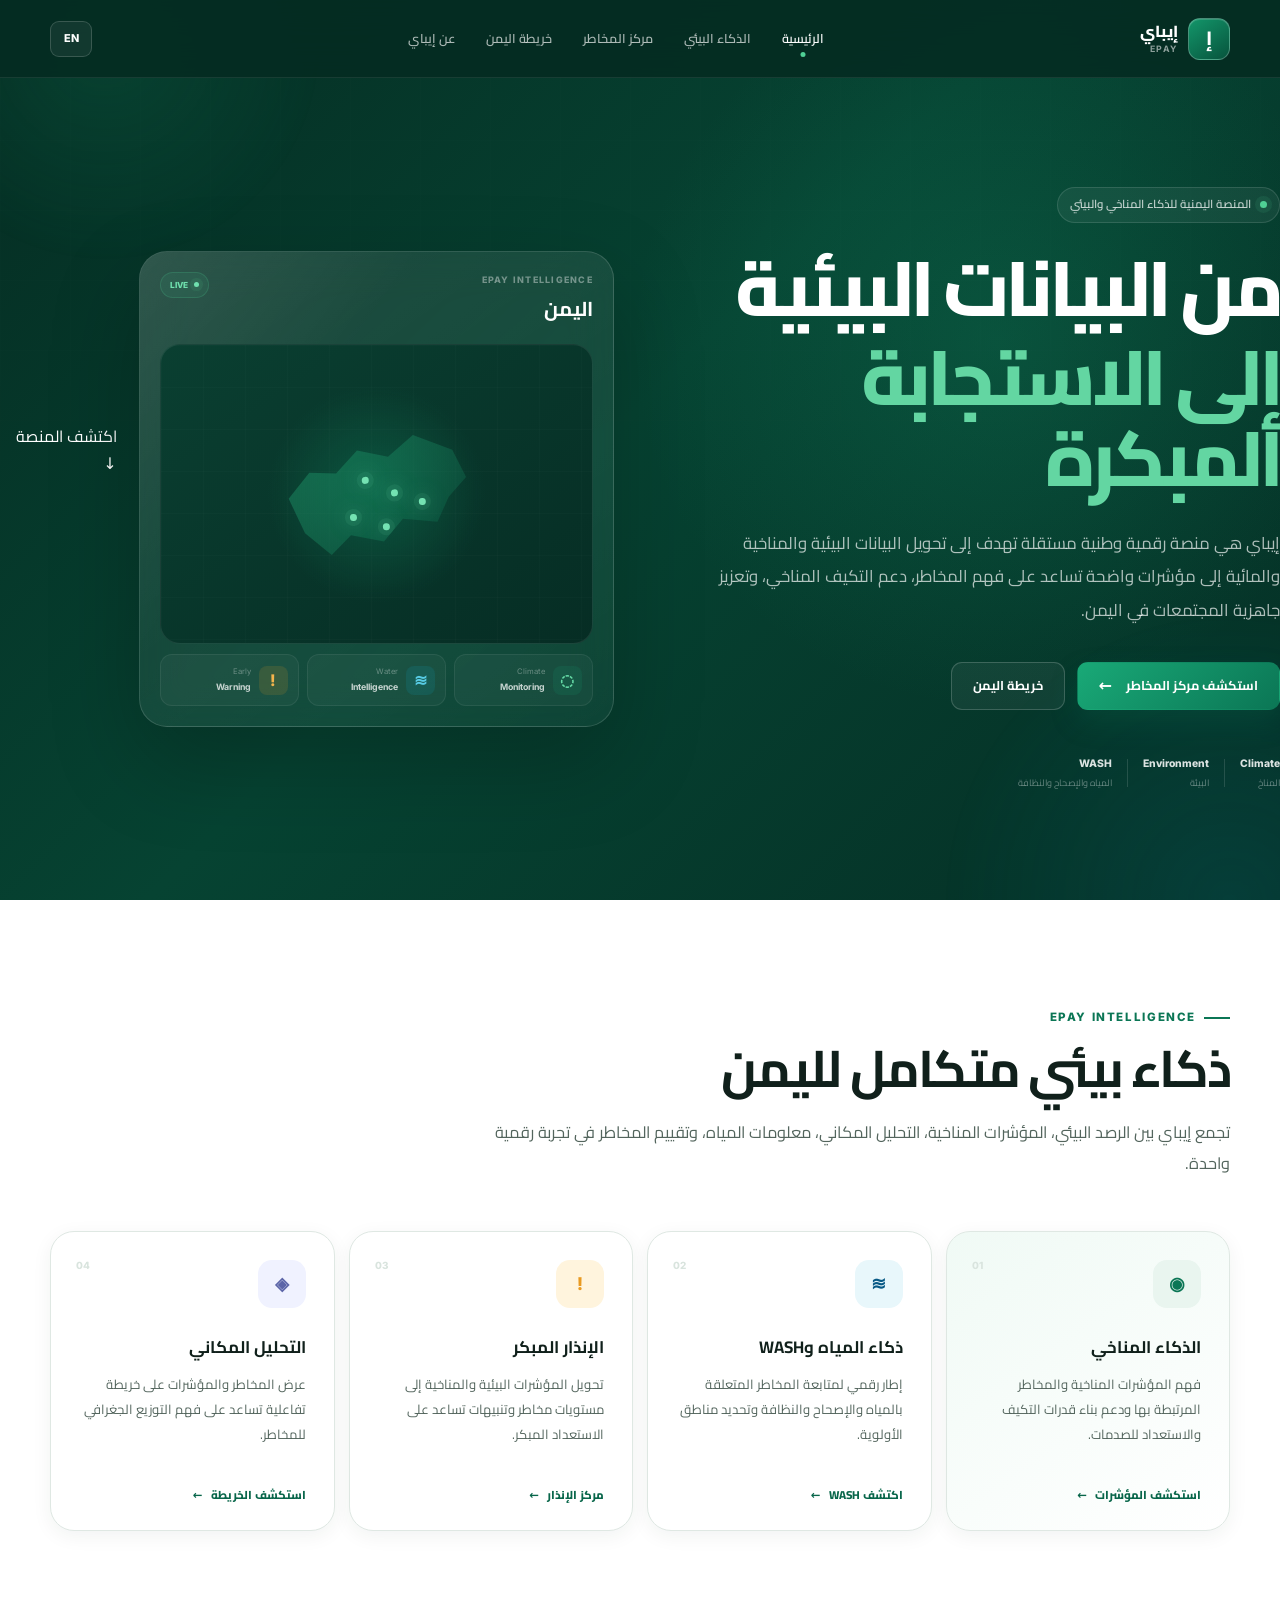
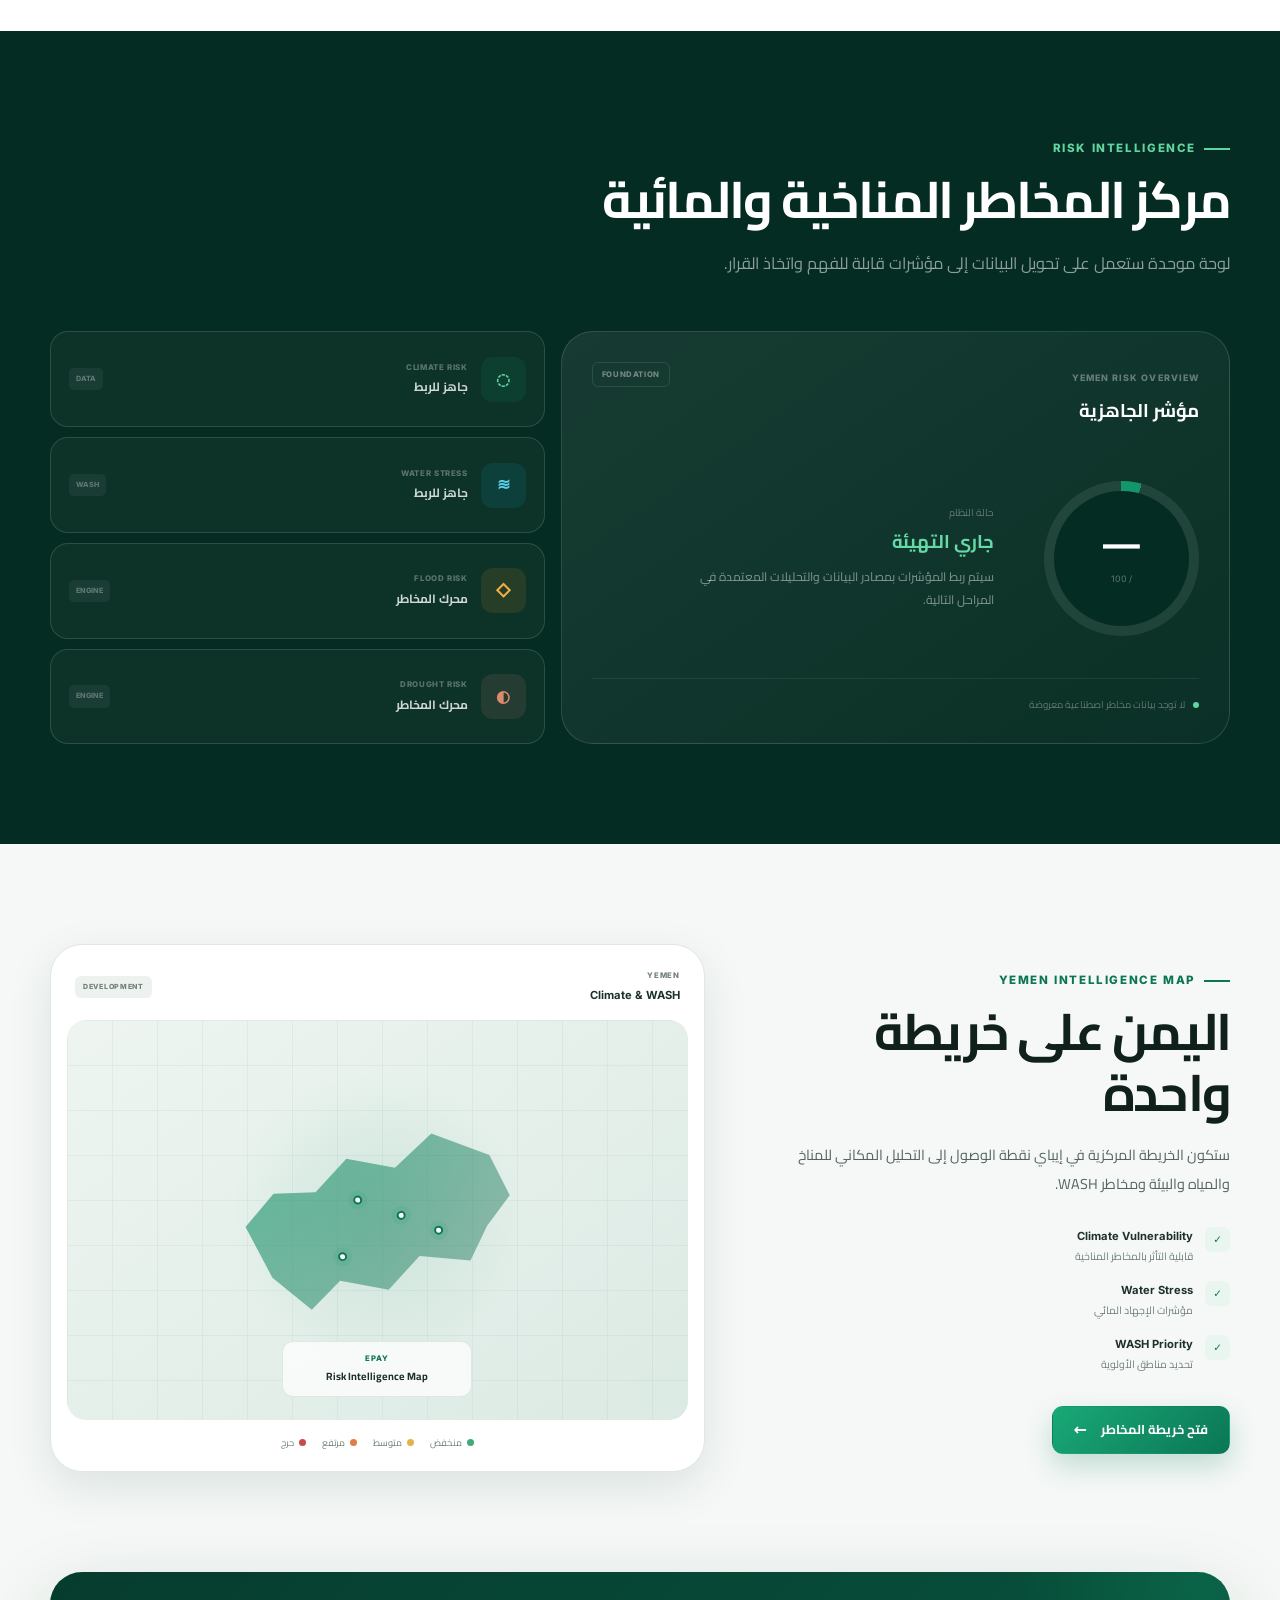
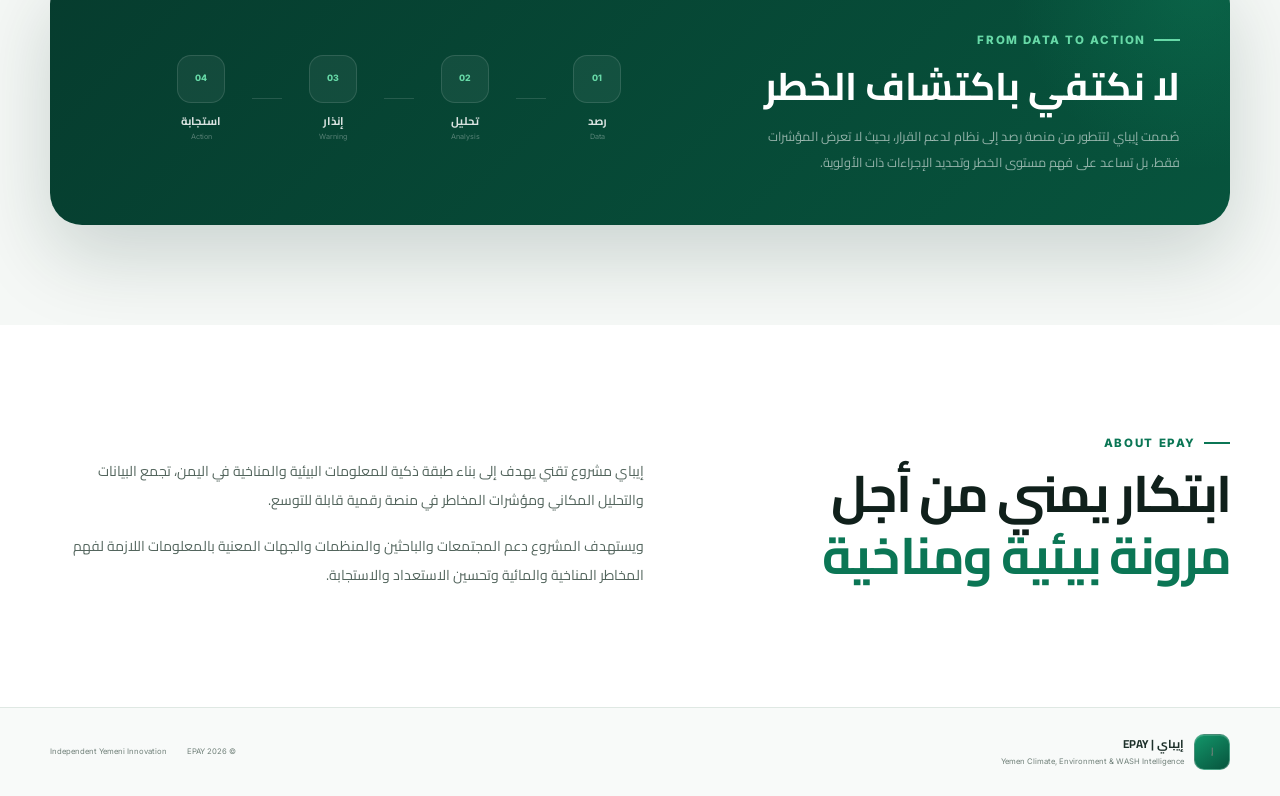
==== index.html @ 26436382 "Update index.html" ====
<!DOCTYPE html>
<html lang="ar" dir="rtl">
<head>
    <meta charset="UTF-8">

    <meta name="viewport"
          content="width=device-width, initial-scale=1.0, viewport-fit=cover">

    <meta name="theme-color" content="#0b5d45">

    <meta name="description"
          content="EPAY - Yemen Climate, Environment & WASH Intelligence Platform">

    <meta name="author" content="EPAY">

    <title>إيباي | EPAY — ذكاء المناخ والبيئة والمياه في اليمن</title>

    <!-- Google Fonts -->
    <link rel="preconnect" href="https://fonts.googleapis.com">
    <link rel="preconnect" href="https://fonts.gstatic.com" crossorigin>

    <link href="https://fonts.googleapis.com/css2?family=Cairo:wght@400;500;600;700;800&family=Inter:wght@400;500;600;700;800&display=swap"
          rel="stylesheet">

    <!-- Main stylesheet -->
    <link rel="stylesheet" href="css/style.css">
</head>

<body>

    <!-- =========================================================
         ACCESSIBILITY / LOADING
    ========================================================== -->

    <div id="pageLoader" class="page-loader" aria-hidden="true">
        <div class="loader-logo">EPAY</div>
        <div class="loader-line"></div>
        <span>جاري تحميل المنصة...</span>
    </div>


    <!-- =========================================================
         HEADER
    ========================================================== -->

    <header class="site-header" id="siteHeader">

        <div class="container header-inner">

            <a href="#home"
               class="brand"
               aria-label="EPAY - الصفحة الرئيسية">

                <div class="brand-mark">
                    <span>إ</span>
                </div>

                <div class="brand-text">
                    <strong>إيباي</strong>
                    <span>EPAY</span>
                </div>

            </a>


            <nav class="main-nav"
                 id="mainNav"
                 aria-label="التنقل الرئيسي">

                <a href="#home" class="nav-link active">
                    الرئيسية
                </a>

                <a href="#intelligence" class="nav-link">
                    الذكاء البيئي
                </a>

                <a href="#risk-center" class="nav-link">
                    مركز المخاطر
                </a>

                <a href="#map-preview" class="nav-link">
                    خريطة اليمن
                </a>

                <a href="#about" class="nav-link">
                    عن إيباي
                </a>

            </nav>


            <div class="header-actions">

                <button
                    class="language-button"
                    id="languageToggle"
                    type="button"
                    aria-label="تغيير اللغة">

                    <span id="languageLabel">EN</span>

                </button>


                <button
                    class="menu-button"
                    id="menuToggle"
                    type="button"
                    aria-label="فتح القائمة"
                    aria-expanded="false">

                    <span></span>
                    <span></span>
                    <span></span>

                </button>

            </div>

        </div>

    </header>


    <main id="mainContent">


        <!-- =====================================================
             HERO
        ====================================================== -->

        <section class="hero-section" id="home">

            <div class="hero-background">

                <div class="hero-orb hero-orb-one"></div>
                <div class="hero-orb hero-orb-two"></div>

                <div class="hero-grid"></div>

            </div>


            <div class="container hero-container">

                <div class="hero-content">

                    <div class="eyebrow">

                        <span class="status-dot"></span>

                        <span>
                            المنصة اليمنية للذكاء المناخي والبيئي
                        </span>

                    </div>


                    <h1>

                        من البيانات البيئية

                        <span>
                            إلى الاستجابة المبكرة
                        </span>

                    </h1>


                    <p class="hero-description">

                        إيباي هي منصة رقمية وطنية مستقلة تهدف إلى تحويل
                        البيانات البيئية والمناخية والمائية إلى مؤشرات
                        واضحة تساعد على فهم المخاطر، دعم التكيف المناخي،
                        وتعزيز جاهزية المجتمعات في اليمن.

                    </p>


                    <div class="hero-actions">

                        <a href="#risk-center"
                           class="button button-primary">

                            <span>استكشف مركز المخاطر</span>

                            <span class="button-arrow">←</span>

                        </a>


                        <a href="#map-preview"
                           class="button button-secondary">

                            <span>خريطة اليمن</span>

                        </a>

                    </div>


                    <div class="hero-trust">

                        <div class="trust-item">

                            <strong>Climate</strong>
                            <span>المناخ</span>

                        </div>

                        <div class="trust-divider"></div>

                        <div class="trust-item">

                            <strong>Environment</strong>
                            <span>البيئة</span>

                        </div>

                        <div class="trust-divider"></div>

                        <div class="trust-item">

                            <strong>WASH</strong>
                            <span>المياه والإصحاح والنظافة</span>

                        </div>

                    </div>

                </div>


                <!-- HERO VISUAL -->

                <div class="hero-visual">

                    <div class="intelligence-card">

                        <div class="card-top">

                            <div>

                                <span class="small-label">
                                    EPAY INTELLIGENCE
                                </span>

                                <h2>
                                    اليمن
                                </h2>

                            </div>

                            <div class="live-badge">

                                <span></span>
                                LIVE

                            </div>

                        </div>


                        <div class="mini-map">

                            <div class="map-glow"></div>

                            <div class="yemen-shape">

                                <span class="map-point point-one"></span>
                                <span class="map-point point-two"></span>
                                <span class="map-point point-three"></span>
                                <span class="map-point point-four"></span>
                                <span class="map-point point-five"></span>

                            </div>

                        </div>


                        <div class="mini-metrics">

                            <div class="mini-metric">

                                <span class="metric-icon climate-icon">
                                    ◌
                                </span>

                                <div>
                                    <small>Climate</small>
                                    <strong>Monitoring</strong>
                                </div>

                            </div>


                            <div class="mini-metric">

                                <span class="metric-icon water-icon">
                                    ≋
                                </span>

                                <div>
                                    <small>Water</small>
                                    <strong>Intelligence</strong>
                                </div>

                            </div>


                            <div class="mini-metric">

                                <span class="metric-icon warning-icon">
                                    !
                                </span>

                                <div>
                                    <small>Early</small>
                                    <strong>Warning</strong>
                                </div>

                            </div>

                        </div>

                    </div>

                </div>

            </div>


            <div class="scroll-indicator">

                <span>اكتشف المنصة</span>

                <span class="scroll-arrow">↓</span>

            </div>

        </section>


        <!-- =====================================================
             PLATFORM INTRO
        ====================================================== -->

        <section class="section section-intro"
                 id="intelligence">

            <div class="container">

                <div class="section-heading">

                    <div class="section-kicker">
                        EPAY INTELLIGENCE
                    </div>

                    <h2>
                        ذكاء بيئي متكامل لليمن
                    </h2>

                    <p>
                        تجمع إيباي بين الرصد البيئي، المؤشرات المناخية،
                        التحليل المكاني، معلومات المياه، وتقييم المخاطر
                        في تجربة رقمية واحدة.
                    </p>

                </div>


                <div class="feature-grid">


                    <article class="feature-card feature-card-main">

                        <div class="feature-icon">
                            ◉
                        </div>

                        <span class="feature-number">
                            01
                        </span>

                        <h3>
                            الذكاء المناخي
                        </h3>

                        <p>
                            فهم المؤشرات المناخية والمخاطر المرتبطة بها
                            ودعم بناء قدرات التكيف والاستعداد للصدمات.
                        </p>

                        <a href="#risk-center"
                           class="feature-link">
                            استكشف المؤشرات
                            <span>←</span>
                        </a>

                    </article>


                    <article class="feature-card">

                        <div class="feature-icon water-feature">
                            ≋
                        </div>

                        <span class="feature-number">
                            02
                        </span>

                        <h3>
                            ذكاء المياه وWASH
                        </h3>

                        <p>
                            إطار رقمي لمتابعة المخاطر المتعلقة بالمياه
                            والإصحاح والنظافة وتحديد مناطق الأولوية.
                        </p>

                        <a href="#risk-center"
                           class="feature-link">
                            اكتشف WASH
                            <span>←</span>
                        </a>

                    </article>


                    <article class="feature-card">

                        <div class="feature-icon warning-feature">
                            !
                        </div>

                        <span class="feature-number">
                            03
                        </span>

                        <h3>
                            الإنذار المبكر
                        </h3>

                        <p>
                            تحويل المؤشرات البيئية والمناخية إلى مستويات
                            مخاطر وتنبيهات تساعد على الاستعداد المبكر.
                        </p>

                        <a href="#risk-center"
                           class="feature-link">
                            مركز الإنذار
                            <span>←</span>
                        </a>

                    </article>


                    <article class="feature-card">

                        <div class="feature-icon map-feature">
                            ◈
                        </div>

                        <span class="feature-number">
                            04
                        </span>

                        <h3>
                            التحليل المكاني
                        </h3>

                        <p>
                            عرض المخاطر والمؤشرات على خريطة تفاعلية
                            تساعد على فهم التوزيع الجغرافي للمخاطر.
                        </p>

                        <a href="#map-preview"
                           class="feature-link">
                            استكشف الخريطة
                            <span>←</span>
                        </a>

                    </article>

                </div>

            </div>

        </section>


        <!-- =====================================================
             RISK CENTER
        ====================================================== -->

        <section class="section risk-section"
                 id="risk-center">

            <div class="container">

                <div class="section-heading heading-light">

                    <div class="section-kicker">
                        RISK INTELLIGENCE
                    </div>

                    <h2>
                        مركز المخاطر المناخية والمائية
                    </h2>

                    <p>
                        لوحة موحدة ستعمل على تحويل البيانات إلى مؤشرات
                        قابلة للفهم واتخاذ القرار.
                    </p>

                </div>


                <div class="risk-dashboard">


                    <div class="risk-overview-card">

                        <div class="risk-card-header">

                            <div>

                                <span>
                                    YEMEN RISK OVERVIEW
                                </span>

                                <h3>
                                    مؤشر الجاهزية
                                </h3>

                            </div>

                            <div class="prototype-label">
                                FOUNDATION
                            </div>

                        </div>


                        <div class="risk-score-area">

                            <div class="risk-ring">

                                <div class="risk-ring-inner">

                                    <strong id="readinessScore">
                                        —
                                    </strong>

                                    <span>
                                        / 100
                                    </span>

                                </div>

                            </div>


                            <div class="risk-summary">

                                <span class="risk-status-label">
                                    حالة النظام
                                </span>

                                <strong id="systemStatus">
                                    جاري التهيئة
                                </strong>

                                <p id="systemDescription">
                                    سيتم ربط المؤشرات بمصادر البيانات
                                    والتحليلات المعتمدة في المراحل التالية.
                                </p>

                            </div>

                        </div>


                        <div class="data-integrity">

                            <span class="integrity-dot"></span>

                            <span>
                                لا توجد بيانات مخاطر اصطناعية معروضة
                            </span>

                        </div>

                    </div>


                    <div class="indicator-stack">


                        <div class="indicator-card">

                            <div class="indicator-icon climate">
                                ◌
                            </div>

                            <div class="indicator-info">

                                <span>
                                    CLIMATE RISK
                                </span>

                                <strong>
                                    جاهز للربط
                                </strong>

                            </div>

                            <div class="indicator-state">
                                DATA
                            </div>

                        </div>


                        <div class="indicator-card">

                            <div class="indicator-icon water">
                                ≋
                            </div>

                            <div class="indicator-info">

                                <span>
                                    WATER STRESS
                                </span>

                                <strong>
                                    جاهز للربط
                                </strong>

                            </div>

                            <div class="indicator-state">
                                WASH
                            </div>

                        </div>


                        <div class="indicator-card">

                            <div class="indicator-icon flood">
                                ◇
                            </div>

                            <div class="indicator-info">

                                <span>
                                    FLOOD RISK
                                </span>

                                <strong>
                                    محرك المخاطر
                                </strong>

                            </div>

                            <div class="indicator-state">
                                ENGINE
                            </div>

                        </div>


                        <div class="indicator-card">

                            <div class="indicator-icon drought">
                                ◐
                            </div>

                            <div class="indicator-info">

                                <span>
                                    DROUGHT RISK
                                </span>

                                <strong>
                                    محرك المخاطر
                                </strong>

                            </div>

                            <div class="indicator-state">
                                ENGINE
                            </div>

                        </div>


                    </div>

                </div>

            </div>

        </section>


        <!-- =====================================================
             MAP PREVIEW
        ====================================================== -->

        <section class="section map-section"
                 id="map-preview">

            <div class="container">

                <div class="map-layout">


                    <div class="map-content">

                        <div class="section-kicker">
                            YEMEN INTELLIGENCE MAP
                        </div>

                        <h2>
                            اليمن على خريطة واحدة
                        </h2>

                        <p>
                            ستكون الخريطة المركزية في إيباي نقطة الوصول
                            إلى التحليل المكاني للمناخ والمياه والبيئة
                            ومخاطر WASH.
                        </p>


                        <div class="map-features">

                            <div class="map-feature-item">

                                <span class="map-feature-check">
                                    ✓
                                </span>

                                <div>
                                    <strong>
                                        Climate Vulnerability
                                    </strong>

                                    <span>
                                        قابلية التأثر بالمخاطر المناخية
                                    </span>
                                </div>

                            </div>


                            <div class="map-feature-item">

                                <span class="map-feature-check">
                                    ✓
                                </span>

                                <div>
                                    <strong>
                                        Water Stress
                                    </strong>

                                    <span>
                                        مؤشرات الإجهاد المائي
                                    </span>
                                </div>

                            </div>


                            <div class="map-feature-item">

                                <span class="map-feature-check">
                                    ✓
                                </span>

                                <div>
                                    <strong>
                                        WASH Priority
                                    </strong>

                                    <span>
                                        تحديد مناطق الأولوية
                                    </span>
                                </div>

                            </div>

                        </div>


                        <button
                            type="button"
                            class="button button-primary"
                            id="mapComingSoon">

                            فتح خريطة المخاطر

                            <span class="button-arrow">
                                ←
                            </span>

                        </button>

                    </div>


                    <div class="map-preview-card">

                        <div class="map-card-header">

                            <div>

                                <span>
                                    YEMEN
                                </span>

                                <strong>
                                    Climate & WASH
                                </strong>

                            </div>

                            <span class="map-status">
                                DEVELOPMENT
                            </span>

                        </div>


                        <div class="map-placeholder">

                            <div class="map-lines"></div>

                            <div class="map-yemen">

                                <span class="map-location l1"></span>
                                <span class="map-location l2"></span>
                                <span class="map-location l3"></span>
                                <span class="map-location l4"></span>

                            </div>

                            <div class="map-coming-label">
                                <span>EPAY</span>
                                <strong>
                                    Risk Intelligence Map
                                </strong>
                            </div>

                        </div>


                        <div class="map-legend">

                            <div>
                                <span class="legend-dot low"></span>
                                منخفض
                            </div>

                            <div>
                                <span class="legend-dot medium"></span>
                                متوسط
                            </div>

                            <div>
                                <span class="legend-dot high"></span>
                                مرتفع
                            </div>

                            <div>
                                <span class="legend-dot critical"></span>
                                حرج
                            </div>

                        </div>

                    </div>

                </div>

            </div>

        </section>


        <!-- =====================================================
             EARLY ACTION
        ====================================================== -->

        <section class="section action-section">

            <div class="container">

                <div class="action-panel">

                    <div class="action-content">

                        <div class="section-kicker">
                            FROM DATA TO ACTION
                        </div>

                        <h2>
                            لا نكتفي باكتشاف الخطر
                        </h2>

                        <p>
                            صُممت إيباي لتتطور من منصة رصد إلى نظام
                            لدعم القرار، بحيث لا تعرض المؤشرات فقط،
                            بل تساعد على فهم مستوى الخطر وتحديد
                            الإجراءات ذات الأولوية.
                        </p>

                    </div>


                    <div class="action-flow">

                        <div class="flow-step">

                            <span>01</span>
                            <strong>رصد</strong>
                            <small>Data</small>

                        </div>

                        <div class="flow-line"></div>

                        <div class="flow-step">

                            <span>02</span>
                            <strong>تحليل</strong>
                            <small>Analysis</small>

                        </div>

                        <div class="flow-line"></div>

                        <div class="flow-step">

                            <span>03</span>
                            <strong>إنذار</strong>
                            <small>Warning</small>

                        </div>

                        <div class="flow-line"></div>

                        <div class="flow-step">

                            <span>04</span>
                            <strong>استجابة</strong>
                            <small>Action</small>

                        </div>

                    </div>

                </div>

            </div>

        </section>


        <!-- =====================================================
             ABOUT
        ====================================================== -->

        <section class="section about-section"
                 id="about">

            <div class="container">

                <div class="about-grid">

                    <div>

                        <div class="section-kicker">
                            ABOUT EPAY
                        </div>

                        <h2>
                            ابتكار يمني من أجل
                            <span>مرونة بيئية ومناخية</span>
                        </h2>

                    </div>


                    <div>

                        <p>
                            إيباي مشروع تقني يهدف إلى بناء طبقة ذكية
                            للمعلومات البيئية والمناخية في اليمن،
                            تجمع البيانات والتحليل المكاني ومؤشرات
                            المخاطر في منصة رقمية قابلة للتوسع.
                        </p>

                        <p>
                            ويستهدف المشروع دعم المجتمعات والباحثين
                            والمنظمات والجهات المعنية بالمعلومات
                            اللازمة لفهم المخاطر المناخية والمائية
                            وتحسين الاستعداد والاستجابة.
                        </p>

                    </div>

                </div>

            </div>

        </section>


    </main>


    <!-- =========================================================
         FOOTER
    ========================================================== -->

    <footer class="site-footer">

        <div class="container footer-inner">

            <div class="footer-brand">

                <div class="brand-mark">
                    <span>إ</span>
                </div>

                <div>

                    <strong>
                        إيباي | EPAY
                    </strong>

                    <span>
                        Yemen Climate, Environment & WASH Intelligence
                    </span>

                </div>

            </div>


            <div class="footer-meta">

                <span>
                    © <span id="currentYear"></span> EPAY
                </span>

                <span>
                    Independent Yemeni Innovation
                </span>

            </div>

        </div>

    </footer>


    <!-- Main JavaScript -->
    <script src="js/governorate-data.js"></script>
<script src="js/live-data.js"></script>
<script src="js/weather-provider.js"></script>
<script src="js/app.js"></script>
 

</body>
                  </html>
---- css/style.css ----
/* =========================================================
   EPAY — YEMEN CLIMATE, ENVIRONMENT & WASH INTELLIGENCE
   Core Design System
========================================================= */

:root {

    --green-950: #052c22;
    --green-900: #063c2e;
    --green-800: #07543d;
    --green-700: #08664a;
    --green-600: #0b7655;
    --green-500: #13966a;

    --green-soft: #e9f5ef;

    --water-700: #075985;
    --water-500: #0ea5c6;
    --water-soft: #e8f7fb;

    --ink-950: #10201b;
    --ink-800: #1d302a;
    --ink-700: #344840;
    --ink-600: #53655d;
    --ink-500: #71817a;

    --surface: #ffffff;
    --surface-soft: #f5f8f6;
    --surface-muted: #edf2ef;

    --border: #dfe8e3;
    --border-dark: rgba(255,255,255,.13);

    --warning: #e99a21;
    --warning-soft: #fff4dd;

    --danger: #d94b4b;
    --danger-soft: #ffeded;

    --success: #15966a;

    --shadow-sm:
        0 5px 20px rgba(8, 50, 36, .06);

    --shadow-md:
        0 15px 45px rgba(8, 50, 36, .10);

    --shadow-lg:
        0 30px 80px rgba(5, 44, 34, .18);

    --radius-sm: 10px;
    --radius-md: 16px;
    --radius-lg: 24px;
    --radius-xl: 32px;

    --container: 1180px;

    --transition:
        180ms ease;

}


/* =========================================================
   RESET
========================================================= */

*,
*::before,
*::after {
    box-sizing: border-box;
}


html {
    scroll-behavior: smooth;
    scroll-padding-top: 84px;
}


body {

    margin: 0;

    min-width: 320px;

    background: var(--surface);

    color: var(--ink-950);

    font-family:
        "Cairo",
        system-ui,
        -apple-system,
        BlinkMacSystemFont,
        "Segoe UI",
        sans-serif;

    line-height: 1.7;

    -webkit-font-smoothing: antialiased;

}


body.menu-open {
    overflow: hidden;
}


img,
svg {
    display: block;
    max-width: 100%;
}


button,
input,
textarea,
select {
    font: inherit;
}


button,
a {
    -webkit-tap-highlight-color: transparent;
}


a {
    color: inherit;
    text-decoration: none;
}


button {
    cursor: pointer;
}


/* =========================================================
   UTILITIES
========================================================= */

.container {

    width: min(
        calc(100% - 40px),
        var(--container)
    );

    margin-inline: auto;

}


.section {

    position: relative;

    padding-block: 100px;

}


.section-heading {

    max-width: 760px;

    margin-bottom: 52px;

}


.section-heading h2,
.map-content h2,
.about-section h2 {

    margin: 10px 0 18px;

    color: var(--ink-950);

    font-size:
        clamp(2rem, 4vw, 3.25rem);

    line-height: 1.2;

    letter-spacing: -.035em;

}


.section-heading p {

    margin: 0;

    color: var(--ink-600);

    font-size: 1.02rem;

    line-height: 1.9;

}


.section-kicker {

    display: inline-flex;

    align-items: center;

    gap: 8px;

    color: var(--green-600);

    font-family: "Inter", sans-serif;

    font-size: .72rem;

    font-weight: 800;

    letter-spacing: .14em;

}


.section-kicker::before {

    content: "";

    width: 26px;

    height: 2px;

    background: currentColor;

}


/* =========================================================
   PAGE LOADER
========================================================= */

.page-loader {

    position: fixed;

    inset: 0;

    z-index: 9999;

    display: flex;

    flex-direction: column;

    align-items: center;

    justify-content: center;

    gap: 14px;

    background: var(--green-950);

    color: white;

    transition:
        opacity 400ms ease,
        visibility 400ms ease;

}


.page-loader.loaded {

    opacity: 0;

    visibility: hidden;

    pointer-events: none;

}


.loader-logo {

    font-family: "Inter", sans-serif;

    font-size: 2rem;

    font-weight: 800;

    letter-spacing: .12em;

}


.loader-line {

    width: 120px;

    height: 2px;

    overflow: hidden;

    background: rgba(255,255,255,.15);

}


.loader-line::after {

    content: "";

    display: block;

    width: 50%;

    height: 100%;

    background: #52c995;

    animation: loaderMove 900ms ease-in-out infinite alternate;

}


.page-loader span {

    color: rgba(255,255,255,.6);

    font-size: .78rem;

}


@keyframes loaderMove {

    from {
        transform: translateX(0);
    }

    to {
        transform: translateX(100%);
    }

}


/* =========================================================
   HEADER
========================================================= */

.site-header {

    position: fixed;

    inset:
        0 0 auto 0;

    z-index: 1000;

    height: 78px;

    background:
        rgba(5, 44, 34, .90);

    border-bottom:
        1px solid rgba(255,255,255,.08);

    backdrop-filter: blur(18px);

    -webkit-backdrop-filter: blur(18px);

    transition:
        background var(--transition),
        box-shadow var(--transition);

}


.site-header.scrolled {

    background:
        rgba(5, 44, 34, .97);

    box-shadow:
        0 10px 35px rgba(0,0,0,.12);

}


.header-inner {

    height: 100%;

    display: flex;

    align-items: center;

    justify-content: space-between;

    gap: 30px;

}


.brand {

    display: inline-flex;

    align-items: center;

    gap: 10px;

    flex-shrink: 0;

}


.brand-mark {

    width: 42px;

    height: 42px;

    display: grid;

    place-items: center;

    border:
        1px solid rgba(255,255,255,.25);

    border-radius: 12px;

    background:
        linear-gradient(
            145deg,
            #13966a,
            #07543d
        );

    color: white;

    font-size: 1.2rem;

    font-weight: 800;

    box-shadow:
        inset 0 1px 0 rgba(255,255,255,.15);

}


.brand-text {

    display: flex;

    flex-direction: column;

    line-height: 1.1;

}


.brand-text strong {

    color: white;

    font-size: 1rem;

    font-weight: 800;

}


.brand-text span {

    margin-top: 3px;

    color: rgba(255,255,255,.55);

    font-family: "Inter", sans-serif;

    font-size: .55rem;

    font-weight: 700;

    letter-spacing: .18em;

}


.main-nav {

    display: flex;

    align-items: center;

    gap: 5px;

}


.nav-link {

    position: relative;

    padding:
        9px 13px;

    color:
        rgba(255,255,255,.67);

    font-size: .79rem;

    font-weight: 600;

    transition:
        color var(--transition);

}


.nav-link:hover,
.nav-link.active {

    color: white;

}


.nav-link.active::after {

    content: "";

    position: absolute;

    right: 50%;

    bottom: 1px;

    width: 5px;

    height: 5px;

    border-radius: 50%;

    background: #4fd095;

    transform:
        translateX(50%);

}


.header-actions {

    display: flex;

    align-items: center;

    gap: 10px;

}


.language-button {

    min-width: 42px;

    height: 36px;

    padding: 0 10px;

    border:
        1px solid rgba(255,255,255,.16);

    border-radius: 9px;

    background:
        rgba(255,255,255,.06);

    color: white;

    font-family: "Inter", sans-serif;

    font-size: .68rem;

    font-weight: 800;

    transition:
        background var(--transition);

}


.language-button:hover {

    background:
        rgba(255,255,255,.12);

}


.menu-button {

    display: none;

    width: 40px;

    height: 40px;

    padding: 9px;

    border: 0;

    background: transparent;

}


.menu-button span {

    display: block;

    height: 2px;

    margin: 5px 0;

    border-radius: 2px;

    background: white;

    transition:
        transform var(--transition),
        opacity var(--transition);

}


/* =========================================================
   HERO
========================================================= */

.hero-section {

    position: relative;

    min-height:
        max(760px, 100svh);

    overflow: hidden;

    display: flex;

    align-items: center;

    background:
        radial-gradient(
            circle at 78% 38%,
            rgba(20,150,106,.24),
            transparent 32%
        ),
        linear-gradient(
            135deg,
            #052c22 0%,
            #064332 48%,
            #052f25 100%
        );

    color: white;

}


.hero-background {

    position: absolute;

    inset: 0;

    pointer-events: none;

}


.hero-grid {

    position: absolute;

    inset: 0;

    opacity: .11;

    background-image:
        linear-gradient(
            rgba(255,255,255,.08) 1px,
            transparent 1px
        ),
        linear-gradient(
            90deg,
            rgba(255,255,255,.08) 1px,
            transparent 1px
        );

    background-size:
        70px 70px;

    mask-image:
        linear-gradient(
            to bottom,
            black,
            transparent 90%
        );

}


.hero-orb {

    position: absolute;

    border-radius: 50%;

    filter: blur(2px);

}


.hero-orb-one {

    width: 450px;

    height: 450px;

    top: -180px;

    left: -120px;

    background:
        radial-gradient(
            circle,
            rgba(19,150,106,.18),
            transparent 68%
        );

}


.hero-orb-two {

    width: 600px;

    height: 600px;

    right: -250px;

    bottom: -300px;

    background:
        radial-gradient(
            circle,
            rgba(14,165,198,.12),
            transparent 68%
        );

}


.hero-container {

    position: relative;

    z-index: 2;

    width: min(
        calc(100% - 40px),
        var(--container)
    );

    margin-inline: auto;

    padding-top: 78px;

    display: grid;

    grid-template-columns:
        minmax(0, 1.05fr)
        minmax(380px, .95fr);

    align-items: center;

    gap: 70px;

}


.hero-content {

    max-width: 680px;

}


.eyebrow {

    display: inline-flex;

    align-items: center;

    gap: 9px;

    margin-bottom: 25px;

    padding:
        7px 12px;

    border:
        1px solid rgba(255,255,255,.12);

    border-radius: 999px;

    background:
        rgba(255,255,255,.055);

    color:
        rgba(255,255,255,.76);

    font-size: .72rem;

    font-weight: 600;

}


.status-dot {

    width: 7px;

    height: 7px;

    border-radius: 50%;

    background: #4fd095;

    box-shadow:
        0 0 0 5px rgba(79,208,149,.10);

}


.hero-content h1 {

    max-width: 720px;

    margin: 0;

    color: white;

    font-size:
        clamp(2.8rem, 6vw, 5.35rem);

    font-weight: 800;

    line-height: 1.06;

    letter-spacing: -.055em;

}


.hero-content h1 span {

    display: block;

    margin-top: 8px;

    color: #63d6a2;

}


.hero-description {

    max-width: 630px;

    margin:
        27px 0 0;

    color:
        rgba(255,255,255,.68);

    font-size:
        clamp(.95rem, 1.4vw, 1.05rem);

    line-height: 2;

}


.hero-actions {

    display: flex;

    flex-wrap: wrap;

    gap: 12px;

    margin-top: 34px;

}


.button {

    min-height: 48px;

    display: inline-flex;

    align-items: center;

    justify-content: center;

    gap: 14px;

    padding:
        0 21px;

    border:
        1px solid transparent;

    border-radius: 11px;

    font-size: .8rem;

    font-weight: 700;

    transition:
        transform var(--transition),
        background var(--transition),
        border-color var(--transition),
        box-shadow var(--transition);

}


.button:hover {

    transform: translateY(-2px);

}


.button-primary {

    background:
        linear-gradient(
            135deg,
            #19a977,
            #0b7655
        );

    color: white;

    box-shadow:
        0 12px 28px rgba(9,118,85,.22);

}


.button-primary:hover {

    box-shadow:
        0 16px 35px rgba(9,118,85,.30);

}


.button-secondary {

    border-color:
        rgba(255,255,255,.18);

    background:
        rgba(255,255,255,.055);

    color: white;

}


.button-secondary:hover {

    background:
        rgba(255,255,255,.10);

}


.button-arrow {

    font-size: 1rem;

}


.hero-trust {

    display: flex;

    align-items: center;

    gap: 15px;

    margin-top: 45px;

}


.trust-item {

    display: flex;

    flex-direction: column;

}


.trust-item strong {

    color: rgba(255,255,255,.86);

    font-family: "Inter", sans-serif;

    font-size: .65rem;

    font-weight: 800;

}


.trust-item span {

    margin-top: 3px;

    color: rgba(255,255,255,.40);

    font-size: .57rem;

}


.trust-divider {

    width: 1px;

    height: 28px;

    background:
        rgba(255,255,255,.13);

}


/* =========================================================
   HERO VISUAL
========================================================= */

.hero-visual {

    display: flex;

    justify-content: center;

}


.intelligence-card {

    position: relative;

    width: min(100%, 475px);

    padding: 20px;

    overflow: hidden;

    border:
        1px solid rgba(255,255,255,.14);

    border-radius:
        28px;

    background:
        linear-gradient(
            145deg,
            rgba(255,255,255,.10),
            rgba(255,255,255,.035)
        );

    box-shadow:
        0 35px 90px rgba(0,0,0,.22);

    backdrop-filter:
        blur(20px);

    -webkit-backdrop-filter:
        blur(20px);

}


.intelligence-card::before {

    content: "";

    position: absolute;

    inset: 0;

    pointer-events: none;

    background:
        linear-gradient(
            125deg,
            rgba(255,255,255,.08),
            transparent 35%
        );

}


.card-top {

    position: relative;

    z-index: 2;

    display: flex;

    align-items: flex-start;

    justify-content: space-between;

}


.small-label {

    display: block;

    color:
        rgba(255,255,255,.40);

    font-family: "Inter", sans-serif;

    font-size: .56rem;

    font-weight: 800;

    letter-spacing: .14em;

}


.card-top h2 {

    margin: 5px 0 0;

    color: white;

    font-size: 1.25rem;

}


.live-badge {

    display: inline-flex;

    align-items: center;

    gap: 6px;

    padding:
        5px 9px;

    border:
        1px solid rgba(79,208,149,.18);

    border-radius: 999px;

    background:
        rgba(79,208,149,.08);

    color: #70e0ae;

    font-family: "Inter", sans-serif;

    font-size: .52rem;

    font-weight: 800;

}


.live-badge span {

    width: 5px;

    height: 5px;

    border-radius: 50%;

    background: currentColor;

    box-shadow:
        0 0 0 4px rgba(79,208,149,.10);

}


/* =========================================================
   MINI MAP
========================================================= */

.mini-map {

    position: relative;

    height: 300px;

    margin-top: 18px;

    overflow: hidden;

    border:
        1px solid rgba(255,255,255,.08);

    border-radius: 20px;

    background:
        radial-gradient(
            circle at 50% 50%,
            rgba(19,150,106,.13),
            transparent 42%
        ),
        linear-gradient(
            145deg,
            #0a3f31,
            #062d24
        );

}


.mini-map::before {

    content: "";

    position: absolute;

    inset: 0;

    opacity: .22;

    background-image:
        linear-gradient(
            rgba(255,255,255,.08) 1px,
            transparent 1px
        ),
        linear-gradient(
            90deg,
            rgba(255,255,255,.08) 1px,
            transparent 1px
        );

    background-size: 42px 42px;

}


.map-glow {

    position: absolute;

    width: 220px;

    height: 220px;

    left: 50%;

    top: 50%;

    border-radius: 50%;

    transform:
        translate(-50%, -50%);

    background:
        radial-gradient(
            circle,
            rgba(19,150,106,.23),
            transparent 68%
        );

}


.yemen-shape {

    position: absolute;

    width: 190px;

    height: 150px;

    left: 50%;

    top: 50%;

    transform:
        translate(-50%, -50%)
        rotate(-5deg);

    background:
        linear-gradient(
            135deg,
            rgba(38,177,124,.42),
            rgba(11,118,85,.18)
        );

    clip-path:
        polygon(
            4% 48%,
            16% 32%,
            30% 34%,
            42% 20%,
            58% 26%,
            72% 13%,
            92% 25%,
            98% 44%,
            88% 56%,
            81% 72%,
            63% 68%,
            52% 82%,
            35% 76%,
            24% 88%,
            11% 72%
        );

    box-shadow:
        0 0 60px rgba(19,150,106,.25);

}


.map-point {

    position: absolute;

    width: 7px;

    height: 7px;

    border-radius: 50%;

    background: #74e2b2;

    box-shadow:
        0 0 0 5px rgba(116,226,178,.08),
        0 0 20px rgba(116,226,178,.7);

    animation:
        pointPulse 2.5s infinite;

}


.point-one {
    top: 38%;
    left: 43%;
}

.point-two {
    top: 48%;
    left: 58%;
    animation-delay: .5s;
}

.point-three {
    top: 62%;
    left: 35%;
    animation-delay: 1s;
}

.point-four {
    top: 55%;
    left: 72%;
    animation-delay: 1.5s;
}

.point-five {
    top: 70%;
    left: 52%;
    animation-delay: 2s;
}


@keyframes pointPulse {

    0%,
    100% {
        transform: scale(1);
        opacity: .8;
    }

    50% {
        transform: scale(1.35);
        opacity: 1;
    }

}


/* =========================================================
   MINI METRICS
========================================================= */

.mini-metrics {

    position: relative;

    display: grid;

    grid-template-columns:
        repeat(3, 1fr);

    gap: 8px;

    margin-top: 10px;

}


.mini-metric {

    min-width: 0;

    display: flex;

    align-items: center;

    gap: 8px;

    padding:
        10px;

    border:
        1px solid rgba(255,255,255,.07);

    border-radius: 12px;

    background:
        rgba(255,255,255,.035);

}


.metric-icon {

    width: 29px;

    height: 29px;

    display: grid;

    place-items: center;

    flex-shrink: 0;

    border-radius: 8px;

    font-family: "Inter", sans-serif;

    font-weight: 800;

}


.climate-icon {

    background:
        rgba(19,150,106,.16);

    color: #65d9a5;

}


.water-icon {

    background:
        rgba(14,165,198,.14);

    color: #57cbe4;

}


.warning-icon {

    background:
        rgba(233,154,33,.14);

    color: #f3b44d;

}


.mini-metric div {

    min-width: 0;

}


.mini-metric small {

    display: block;

    overflow: hidden;

    color:
        rgba(255,255,255,.35);

    font-family: "Inter", sans-serif;

    font-size: .48rem;

    white-space: nowrap;

    text-overflow: ellipsis;

}


.mini-metric strong {

    display: block;

    margin-top: 2px;

    overflow: hidden;

    color:
        rgba(255,255,255,.76);

    font-family: "Inter", sans-serif;

    font-size: .55rem;

    white-space: nowrap;

    text-overflow: ellipsis;

}


/* =========================================================
   INTRO / FEATURES
========================================================= */

.section-intro {

    background:
        var(--surface);

}


.feature-grid {

    display: grid;

    grid-template-columns:
        repeat(4, 1fr);

    gap: 14px;

}


.feature-card {

    position: relative;

    min-height: 300px;

    padding: 28px;

    overflow: hidden;

    border:
        1px solid var(--border);

    border-radius:
        var(--radius-lg);

    background:
        white;

    box-shadow:
        var(--shadow-sm);

    transition:
        transform var(--transition),
        box-shadow var(--transition),
        border-color var(--transition);

}


.feature-card:hover {

    transform:
        translateY(-5px);

    border-color:
        rgba(11,118,85,.22);

    box-shadow:
        var(--shadow-md);

}


.feature-card-main {

    background:
        linear-gradient(
            145deg,
            #f0faf5,
            white
        );

}


.feature-icon {

    width: 48px;

    height: 48px;

    display: grid;

    place-items: center;

    margin-bottom: 25px;

    border-radius: 14px;

    background:
        var(--green-soft);

    color:
        var(--green-600);

    font-family: "Inter", sans-serif;

    font-size: 1.1rem;

    font-weight: 800;

}


.water-feature {

    background:
        var(--water-soft);

    color:
        var(--water-700);

}


.warning-feature {

    background:
        var(--warning-soft);

    color:
        var(--warning);

}


.map-feature {

    background:
        #f0f2ff;

    color:
        #5c65a8;

}


.feature-number {

    position: absolute;

    top: 25px;

    left: 25px;

    color:
        #d9e4de;

    font-family: "Inter", sans-serif;

    font-size: .62rem;

    font-weight: 800;

}


.feature-card h3 {

    margin:
        0 0 10px;

    color:
        var(--ink-950);

    font-size:
        1.05rem;

}


.feature-card p {

    margin:
        0;

    color:
        var(--ink-600);

    font-size:
        .82rem;

    line-height: 1.9;

}


.feature-link {

    position: absolute;

    right: 28px;

    bottom: 25px;

    display: inline-flex;

    align-items: center;

    gap: 8px;

    color:
        var(--green-700);

    font-size: .72rem;

    font-weight: 800;

}


.feature-link span {

    transition:
        transform var(--transition);

}


.feature-link:hover span {

    transform:
        translateX(-3px);

}


/* =========================================================
   RISK SECTION
========================================================= */

.risk-section {

    background:
        var(--green-950);

    color: white;

}


.heading-light h2 {

    color: white;

}


.heading-light p {

    color:
        rgba(255,255,255,.54);

}


.heading-light .section-kicker {

    color:
        #61d5a1;

}


.risk-dashboard {

    display: grid;

    grid-template-columns:
        1.15fr .85fr;

    gap: 16px;

}


.risk-overview-card {

    min-height: 390px;

    padding: 30px;

    border:
        1px solid var(--border-dark);

    border-radius:
        var(--radius-xl);

    background:
        linear-gradient(
            145deg,
            rgba(255,255,255,.075),
            rgba(255,255,255,.025)
        );

}


.risk-card-header {

    display: flex;

    align-items: flex-start;

    justify-content: space-between;

    gap: 20px;

}


.risk-card-header > div:first-child > span {

    color:
        rgba(255,255,255,.36);

    font-family: "Inter", sans-serif;

    font-size: .56rem;

    font-weight: 800;

    letter-spacing: .12em;

}


.risk-card-header h3 {

    margin:
        5px 0 0;

    color: white;

    font-size: 1.15rem;

}


.prototype-label {

    padding:
        5px 9px;

    border:
        1px solid rgba(255,255,255,.10);

    border-radius: 6px;

    color:
        rgba(255,255,255,.4);

    font-family: "Inter", sans-serif;

    font-size: .48rem;

    font-weight: 800;

    letter-spacing: .08em;

}


.risk-score-area {

    display: grid;

    grid-template-columns:
        170px 1fr;

    align-items: center;

    gap: 35px;

    margin-top: 55px;

}


.risk-ring {

    width: 155px;

    height: 155px;

    display: grid;

    place-items: center;

    border-radius: 50%;

    background:
        conic-gradient(
            #13966a 0deg,
            #13966a 15deg,
            rgba(255,255,255,.08) 15deg,
            rgba(255,255,255,.08) 360deg
        );

    position: relative;

}


.risk-ring::before {

    content: "";

    position: absolute;

    inset: 10px;

    border-radius: 50%;

    background:
        var(--green-950);

}


.risk-ring-inner {

    position: relative;

    z-index: 2;

    text-align: center;

}


.risk-ring-inner strong {

    display: block;

    color: white;

    font-family: "Inter", sans-serif;

    font-size: 2.3rem;

    line-height: 1;

}


.risk-ring-inner span {

    color:
        rgba(255,255,255,.35);

    font-family: "Inter", sans-serif;

    font-size: .55rem;

}


.risk-summary {

    max-width: 330px;

}


.risk-status-label {

    display: block;

    color:
        rgba(255,255,255,.35);

    font-size: .62rem;

}


.risk-summary strong {

    display: block;

    margin-top: 4px;

    color:
        #66d9a6;

    font-size: 1.15rem;

}


.risk-summary p {

    margin:
        8px 0 0;

    color:
        rgba(255,255,255,.48);

    font-size: .76rem;

    line-height: 1.9;

}


.data-integrity {

    display: flex;

    align-items: center;

    gap: 8px;

    margin-top: 42px;

    padding-top: 18px;

    border-top:
        1px solid rgba(255,255,255,.07);

    color:
        rgba(255,255,255,.35);

    font-size: .61rem;

}


.integrity-dot {

    width: 6px;

    height: 6px;

    border-radius: 50%;

    background:
        #61d5a1;

}


/* =========================================================
   INDICATOR STACK
========================================================= */

.indicator-stack {

    display: grid;

    gap: 10px;

}


.indicator-card {

    min-height: 91px;

    display: flex;

    align-items: center;

    gap: 13px;

    padding:
        15px 18px;

    border:
        1px solid var(--border-dark);

    border-radius:
        18px;

    background:
        rgba(255,255,255,.035);

    transition:
        background var(--transition),
        transform var(--transition);

}


.indicator-card:hover {

    transform:
        translateX(-4px);

    background:
        rgba(255,255,255,.065);

}


.indicator-icon {

    width: 45px;

    height: 45px;

    display: grid;

    place-items: center;

    flex-shrink: 0;

    border-radius: 12px;

    font-family: "Inter", sans-serif;

    font-weight: 800;

}


.indicator-icon.climate {

    color: #61d5a1;

    background:
        rgba(19,150,106,.12);

}


.indicator-icon.water {

    color: #5ccfe7;

    background:
        rgba(14,165,198,.11);

}


.indicator-icon.flood {

    color: #f2ae43;

    background:
        rgba(233,154,33,.11);

}


.indicator-icon.drought {

    color: #d98b6b;

    background:
        rgba(217,139,107,.11);

}


.indicator-info {

    flex: 1;

    min-width: 0;

}


.indicator-info span {

    display: block;

    color:
        rgba(255,255,255,.32);

    font-family: "Inter", sans-serif;

    font-size: .49rem;

    font-weight: 800;

    letter-spacing: .08em;

}


.indicator-info strong {

    display: block;

    margin-top: 3px;

    color:
        rgba(255,255,255,.80);

    font-size: .75rem;

}


.indicator-state {

    padding:
        5px 7px;

    border-radius: 5px;

    background:
        rgba(255,255,255,.05);

    color:
        rgba(255,255,255,.30);

    font-family: "Inter", sans-serif;

    font-size: .45rem;

    font-weight: 800;

}


/* =========================================================
   MAP SECTION
========================================================= */

.map-section {

    background:
        var(--surface-soft);

}


.map-layout {

    display: grid;

    grid-template-columns:
        .82fr 1.18fr;

    align-items: center;

    gap: 70px;

}


.map-content {

    max-width: 480px;

}


.map-content p {

    margin:
        0;

    color:
        var(--ink-600);

    font-size: .9rem;

    line-height: 2;

}


.map-features {

    display: grid;

    gap: 15px;

    margin:
        28px 0 32px;

}


.map-feature-item {

    display: flex;

    align-items: flex-start;

    gap: 12px;

}


.map-feature-check {

    width: 25px;

    height: 25px;

    display: grid;

    place-items: center;

    flex-shrink: 0;

    border-radius: 7px;

    background:
        var(--green-soft);

    color:
        var(--green-600);

    font-size: .65rem;

    font-weight: 800;

}


.map-feature-item strong {

    display: block;

    color:
        var(--ink-800);

    font-family: "Inter", sans-serif;

    font-size: .7rem;

}


.map-feature-item span:not(.map-feature-check) {

    display: block;

    margin-top: 2px;

    color:
        var(--ink-500);

    font-size: .66rem;

}


.map-preview-card {

    padding: 16px;

    border:
        1px solid var(--border);

    border-radius:
        var(--radius-xl);

    background:
        white;

    box-shadow:
        var(--shadow-md);

}


.map-card-header {

    display: flex;

    align-items: center;

    justify-content: space-between;

    padding:
        8px 8px 15px;

}


.map-card-header span {

    display: block;

    color:
        var(--ink-500);

    font-family: "Inter", sans-serif;

    font-size: .48rem;

    font-weight: 800;

    letter-spacing: .10em;

}


.map-card-header strong {

    display: block;

    margin-top: 3px;

    color:
        var(--ink-800);

    font-family: "Inter", sans-serif;

    font-size: .7rem;

}


.map-status {

    padding:
        5px 8px;

    border-radius: 6px;

    background:
        var(--surface-muted);

    color:
        var(--ink-500);

    font-size: .44rem !important;

}


.map-placeholder {

    position: relative;

    min-height: 400px;

    overflow: hidden;

    border-radius: 19px;

    background:
        radial-gradient(
            circle at 50% 50%,
            rgba(19,150,106,.12),
            transparent 40%
        ),
        linear-gradient(
            145deg,
            #eef5f1,
            #dceae4
        );

}


.map-lines {

    position: absolute;

    inset: 0;

    opacity: .6;

    background-image:
        linear-gradient(
            rgba(7,84,61,.08) 1px,
            transparent 1px
        ),
        linear-gradient(
            90deg,
            rgba(7,84,61,.08) 1px,
            transparent 1px
        );

    background-size:
        45px 45px;

}


.map-yemen {

    position: absolute;

    width: 280px;

    height: 220px;

    left: 50%;

    top: 50%;

    transform:
        translate(-50%, -50%)
        rotate(-5deg);

    background:
        linear-gradient(
            135deg,
            rgba(19,150,106,.65),
            rgba(7,84,61,.35)
        );

    clip-path:
        polygon(
            3% 48%,
            14% 34%,
            29% 35%,
            41% 21%,
            58% 27%,
            72% 13%,
            92% 25%,
            98% 44%,
            89% 57%,
            82% 72%,
            64% 68%,
            52% 82%,
            35% 76%,
            24% 88%,
            11% 72%
        );

    box-shadow:
        0 25px 50px rgba(7,84,61,.18);

}


.map-location {

    position: absolute;

    width: 9px;

    height: 9px;

    border-radius: 50%;

    background:
        white;

    border:
        2px solid var(--green-600);

    box-shadow:
        0 0 0 5px rgba(19,150,106,.10);

}


.l1 {
    left: 42%;
    top: 38%;
}

.l2 {
    left: 57%;
    top: 47%;
}

.l3 {
    left: 35%;
    top: 63%;
}

.l4 {
    left: 70%;
    top: 55%;
}


.map-coming-label {

    position: absolute;

    left: 50%;

    bottom: 23px;

    transform:
        translateX(-50%);

    min-width: 190px;

    padding:
        10px 15px;

    text-align: center;

    border:
        1px solid rgba(7,84,61,.10);

    border-radius: 11px;

    background:
        rgba(255,255,255,.72);

    backdrop-filter:
        blur(10px);

}


.map-coming-label span {

    display: block;

    color:
        var(--green-600);

    font-family: "Inter", sans-serif;

    font-size: .48rem;

    font-weight: 800;

    letter-spacing: .12em;

}


.map-coming-label strong {

    display: block;

    margin-top: 3px;

    color:
        var(--ink-800);

    font-size: .66rem;

}


.map-legend {

    display: flex;

    align-items: center;

    justify-content: center;

    flex-wrap: wrap;

    gap: 16px;

    padding:
        15px 5px 5px;

}


.map-legend > div {

    display: flex;

    align-items: center;

    gap: 5px;

    color:
        var(--ink-500);

    font-size: .58rem;

}


.legend-dot {

    width: 7px;

    height: 7px;

    border-radius: 50%;

}


.legend-dot.low {
    background: #41aa78;
}

.legend-dot.medium {
    background: #e3b14b;
}

.legend-dot.high {
    background: #df7c48;
}

.legend-dot.critical {
    background: #c84b4b;
}


/* =========================================================
   ACTION SECTION
========================================================= */

.action-section {

    padding-top: 0;

    background:
        var(--surface-soft);

}


.action-panel {

    position: relative;

    display: grid;

    grid-template-columns:
        .85fr 1.15fr;

    align-items: center;

    gap: 40px;

    padding:
        50px;

    overflow: hidden;

    border-radius:
        var(--radius-xl);

    background:
        linear-gradient(
            135deg,
            var(--green-900),
            var(--green-800)
        );

    color: white;

    box-shadow:
        var(--shadow-lg);

}


.action-panel::after {

    content: "";

    position: absolute;

    width: 380px;

    height: 380px;

    right: -160px;

    top: -180px;

    border-radius: 50%;

    background:
        radial-gradient(
            circle,
            rgba(19,150,106,.28),
            transparent 70%
        );

}


.action-content {

    position: relative;

    z-index: 2;

}


.action-content .section-kicker {

    color:
        #67d9a7;

}


.action-content h2 {

    margin:
        12px 0 14px;

    color: white;

    font-size:
        clamp(1.8rem, 3vw, 2.5rem);

    line-height: 1.25;

}


.action-content p {

    margin: 0;

    color:
        rgba(255,255,255,.56);

    font-size: .8rem;

    line-height: 2;

}


.action-flow {

    position: relative;

    z-index: 2;

    display: flex;

    align-items: center;

    justify-content: center;

    gap: 10px;

}


.flow-step {

    min-width: 82px;

    display: flex;

    flex-direction: column;

    align-items: center;

    text-align: center;

}


.flow-step span {

    width: 48px;

    height: 48px;

    display: grid;

    place-items: center;

    border:
        1px solid rgba(255,255,255,.12);

    border-radius: 14px;

    background:
        rgba(255,255,255,.055);

    color:
        #67d9a7;

    font-family: "Inter", sans-serif;

    font-size: .55rem;

    font-weight: 800;

}


.flow-step strong {

    margin-top: 8px;

    color:
        rgba(255,255,255,.85);

    font-size: .7rem;

}


.flow-step small {

    margin-top: 1px;

    color:
        rgba(255,255,255,.32);

    font-family: "Inter", sans-serif;

    font-size: .45rem;

}


.flow-line {

    width: 30px;

    height: 1px;

    background:
        rgba(255,255,255,.13);

}


/* =========================================================
   ABOUT
========================================================= */

.about-section {

    background:
        white;

}


.about-grid {

    display: grid;

    grid-template-columns:
        .9fr 1.1fr;

    gap: 100px;

}


.about-section h2 span {

    color:
        var(--green-600);

}


.about-grid > div:last-child {

    padding-top: 32px;

}


.about-grid p {

    margin:
        0 0 17px;

    color:
        var(--ink-600);

    font-size: .88rem;

    line-height: 2.05;

}


/* =========================================================
   FOOTER
========================================================= */

.site-footer {

    padding:
        26px 0;

    border-top:
        1px solid var(--border);

    background:
        #f8faf9;

}


.footer-inner {

    display: flex;

    align-items: center;

    justify-content: space-between;

    gap: 25px;

}


.footer-brand {

    display: flex;

    align-items: center;

    gap: 10px;

}


.footer-brand .brand-mark {

    width: 36px;

    height: 36px;

    border-radius: 10px;

}


.footer-brand > div:last-child {

    display: flex;

    flex-direction: column;

}


.footer-brand strong {

    color:
        var(--ink-800);

    font-size: .72rem;

}


.footer-brand span {

    color:
        var(--ink-500);

    font-family: "Inter", sans-serif;

    font-size: .48rem;

}


.footer-meta {

    display: flex;

    align-items: center;

    gap: 20px;

    color:
        var(--ink-500);

    font-family: "Inter", sans-serif;

    font-size: .48rem;

}


/* =========================================================
   RESPONSIVE — TABLET
========================================================= */

@media (max-width: 1050px) {

    .hero-container {

        grid-template-columns:
            minmax(0, 1fr)
            minmax(320px, .8fr);

        gap: 35px;

    }


    .hero-content h1 {

        font-size:
            clamp(2.7rem, 6vw, 4.3rem);

    }


    .feature-grid {

        grid-template-columns:
            repeat(2, 1fr);

    }


    .risk-dashboard {

        grid-template-columns:
            1fr;

    }


    .map-layout {

        grid-template-columns:
            1fr;

        gap: 45px;

    }


    .map-content {

        max-width: 700px;

    }


    .action-panel {

        grid-template-columns:
            1fr;

    }


    .about-grid {

        gap: 50px;

    }

}


/* =========================================================
   RESPONSIVE — MOBILE NAV
========================================================= */

@media (max-width: 820px) {

    .site-header {

        height: 70px;

    }


    .main-nav {

        position: fixed;

        top: 70px;

        right: 0;

        left: 0;

        display: flex;

        flex-direction: column;

        align-items: stretch;

        gap: 4px;

        padding: 15px 20px 20px;

        border-bottom:
            1px solid rgba(255,255,255,.08);

        background:
            rgba(5,44,34,.98);

        backdrop-filter:
            blur(20px);

        transform:
            translateY(-120%);

        opacity: 0;

        visibility: hidden;

        transition:
            transform 220ms ease,
            opacity 220ms ease,
            visibility 220ms ease;

    }


    .main-nav.open {

        transform:
            translateY(0);

        opacity: 1;

        visibility: visible;

    }


    .nav-link {

        padding:
            12px 10px;

        border-radius: 8px;

    }


    .nav-link:hover {

        background:
            rgba(255,255,255,.05);

    }


    .nav-link.active::after {

        display: none;

    }


    .menu-button {

        display: block;

    }


    .menu-button.active span:nth-child(1) {

        transform:
            translateY(7px)
            rotate(45deg);

    }


    .menu-button.active span:nth-child(2) {

        opacity: 0;

    }


    .menu-button.active span:nth-child(3) {

        transform:
            translateY(-7px)
            rotate(-45deg);

    }


    .hero-container {

        grid-template-columns:
            1fr;

        padding-top: 105px;

        padding-bottom: 70px;

    }


    .hero-content {

        max-width: none;

    }


    .hero-visual {

        display: none;

    }


    .hero-section {

        min-height:
            100svh;

    }


    .hero-trust {

        margin-top: 32px;

    }


    .section {

        padding-block:
            75px;

    }


    .risk-score-area {

        grid-template-columns:
            1fr;

        justify-items: center;

        text-align: center;

    }


    .risk-summary {

        max-width: 450px;

    }


    .data-integrity {

        justify-content: center;

    }


    .action-flow {

        flex-wrap: wrap;

    }


    .about-grid {

        grid-template-columns:
            1fr;

        gap: 15px;

    }


    .about-grid > div:last-child {

        padding-top: 0;

    }

}


/* =========================================================
   RESPONSIVE — SMALL MOBILE
========================================================= */

@media (max-width: 560px) {

    .container {

        width:
            min(
                calc(100% - 28px),
                var(--container)
            );

    }


    .header-inner {

        gap: 10px;

    }


    .brand-text span {

        display: none;

    }


    .brand-mark {

        width: 38px;

        height: 38px;

    }


    .hero-content h1 {

        font-size:
            clamp(2.35rem, 12vw, 3.5rem);

        letter-spacing:
            -.045em;

    }


    .hero-description {

        font-size: .84rem;

        line-height: 1.9;

    }


    .hero-actions {

        display: grid;

        grid-template-columns:
            1fr;

    }


    .button {

        width: 100%;

    }


    .hero-trust {

        gap: 9px;

    }


    .trust-item strong {

        font-size: .55rem;

    }


    .trust-item span {

        font-size: .48rem;

    }


    .feature-grid {

        grid-template-columns:
            1fr;

    }


    .feature-card {

        min-height: 270px;

    }


    .section-heading {

        margin-bottom: 35px;

    }


    .section-heading h2,
    .map-content h2,
    .about-section h2 {

        font-size:
            1.9rem;

    }


    .risk-overview-card {

        padding: 22px;

    }


    .risk-score-area {

        margin-top: 40px;

    }


    .risk-ring {

        width: 135px;

        height: 135px;

    }


    .risk-ring-inner strong {

        font-size: 2rem;

    }


    .indicator-card {

        min-height: 82px;

    }


    .map-placeholder {

        min-height: 310px;

    }


    .map-yemen {

        width: 220px;

        height: 175px;

    }


    .action-panel {

        padding:
            30px 22px;

    }


    .action-flow {

        gap: 5px;

    }


    .flow-step {

        min-width: 60px;

    }


    .flow-line {

        width: 13px;

    }


    .footer-inner {

        flex-direction: column;

        align-items: flex-start;

    }


    .footer-meta {

        flex-direction: column;

        align-items: flex-start;

        gap: 5px;

    }

}


/* =========================================================
   REDUCED MOTION
========================================================= */

@media (prefers-reduced-motion: reduce) {

    html {
        scroll-behavior: auto;
    }


    *,
    *::before,
    *::after {

        animation-duration: .01ms !important;

        animation-iteration-count: 1 !important;

        transition-duration: .01ms !important;

        scroll-behavior: auto !important;

    }

  }
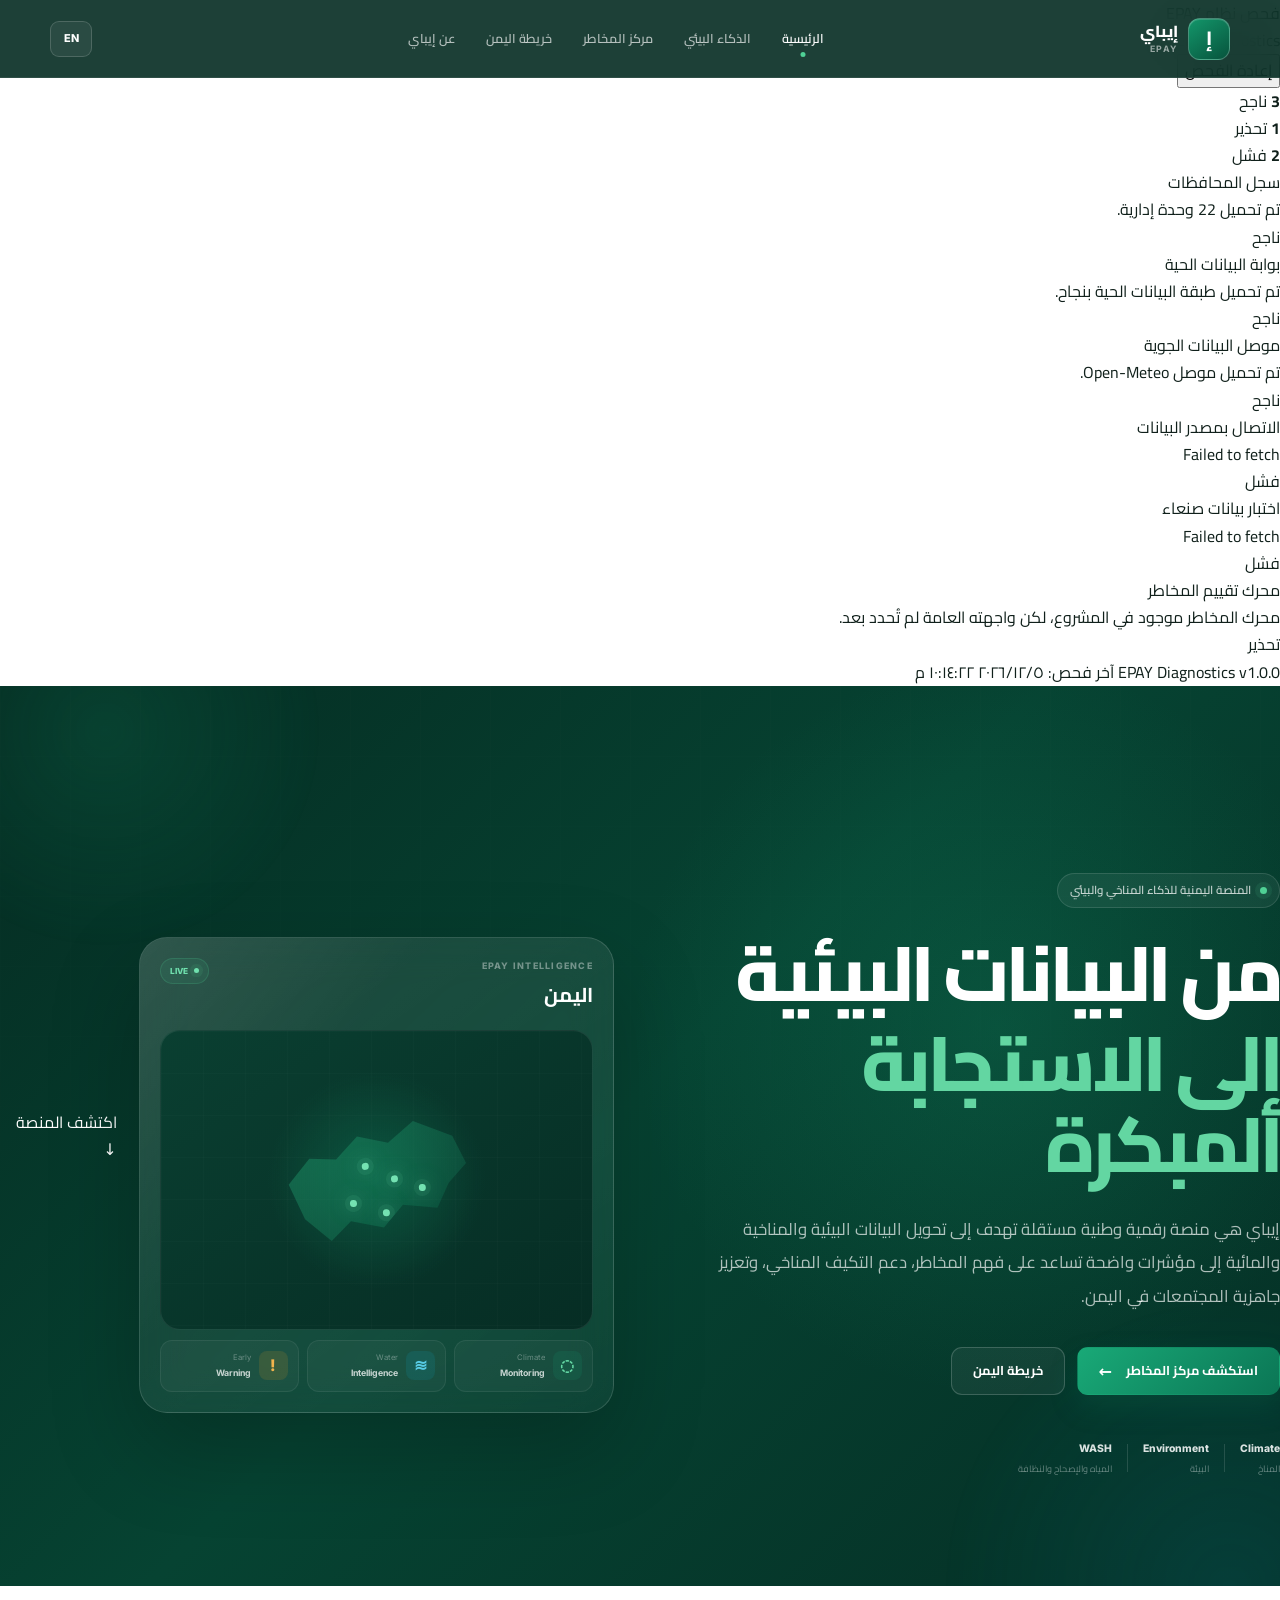
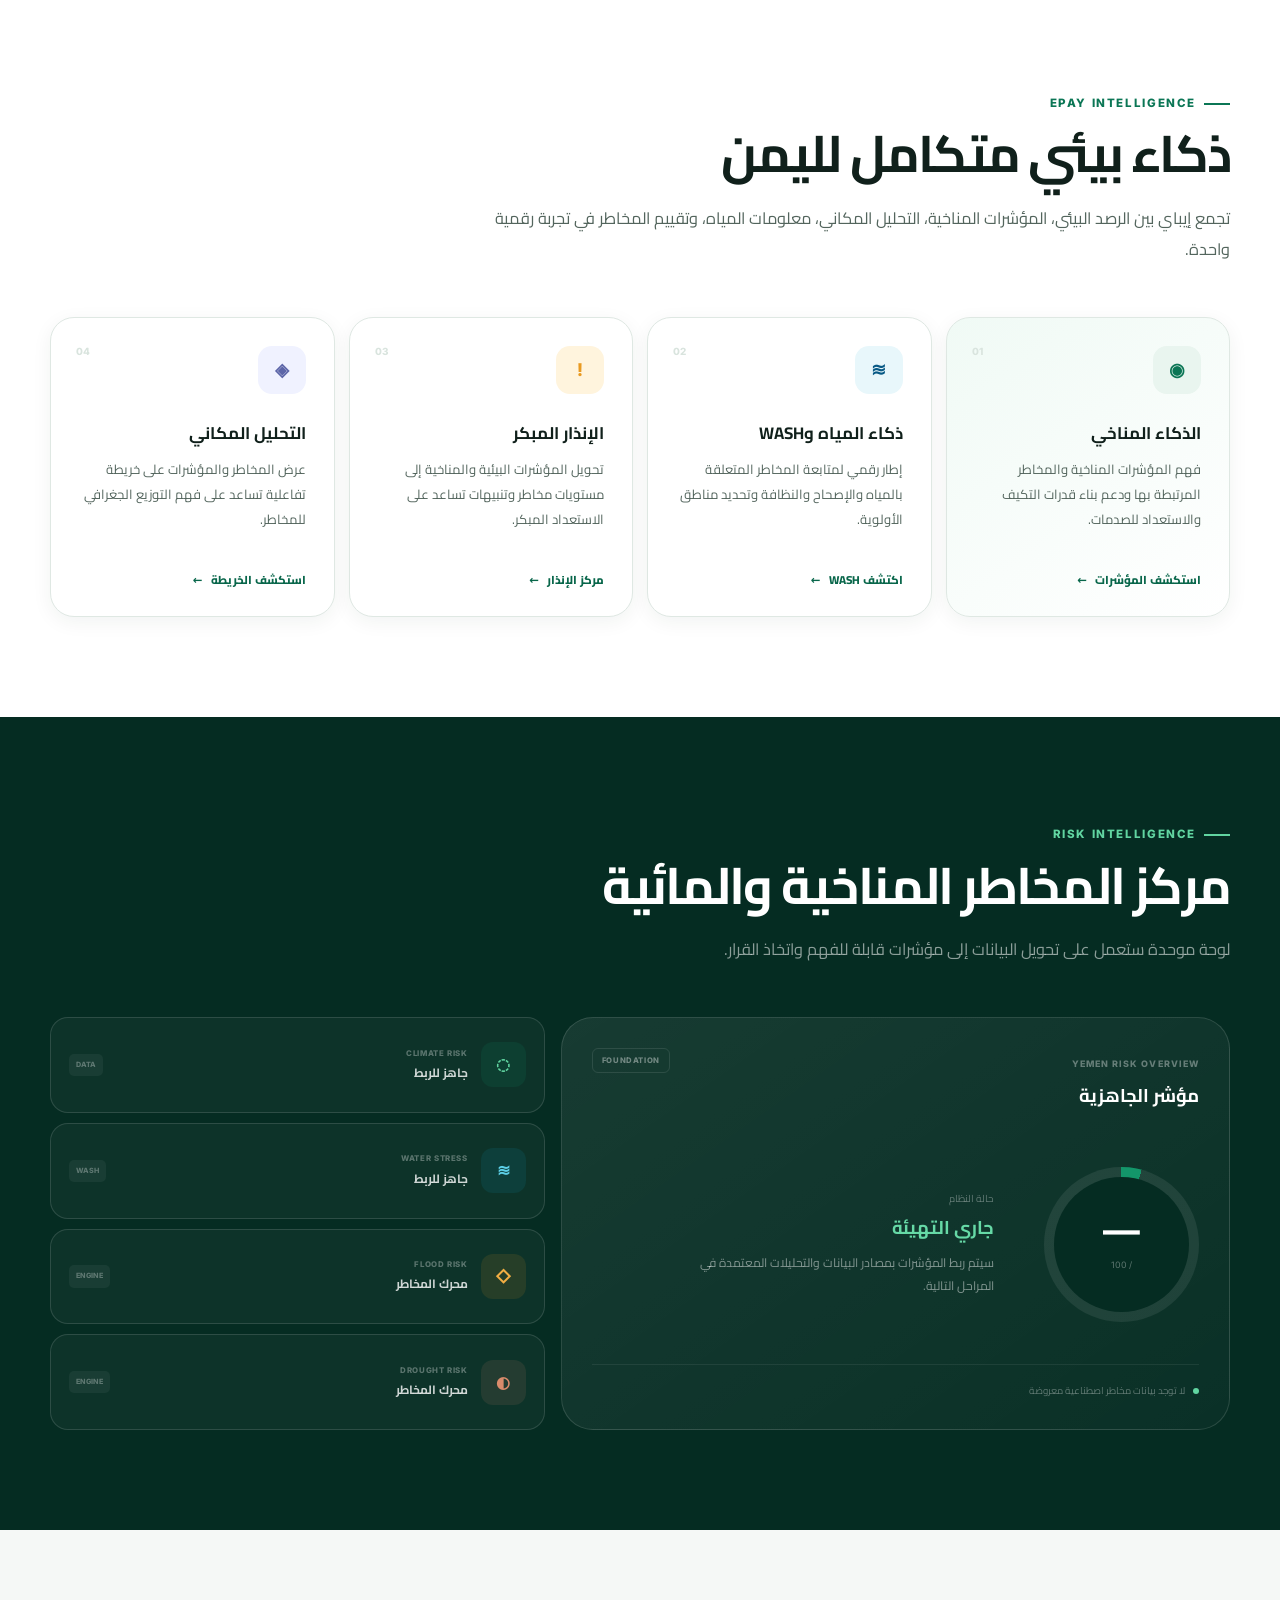
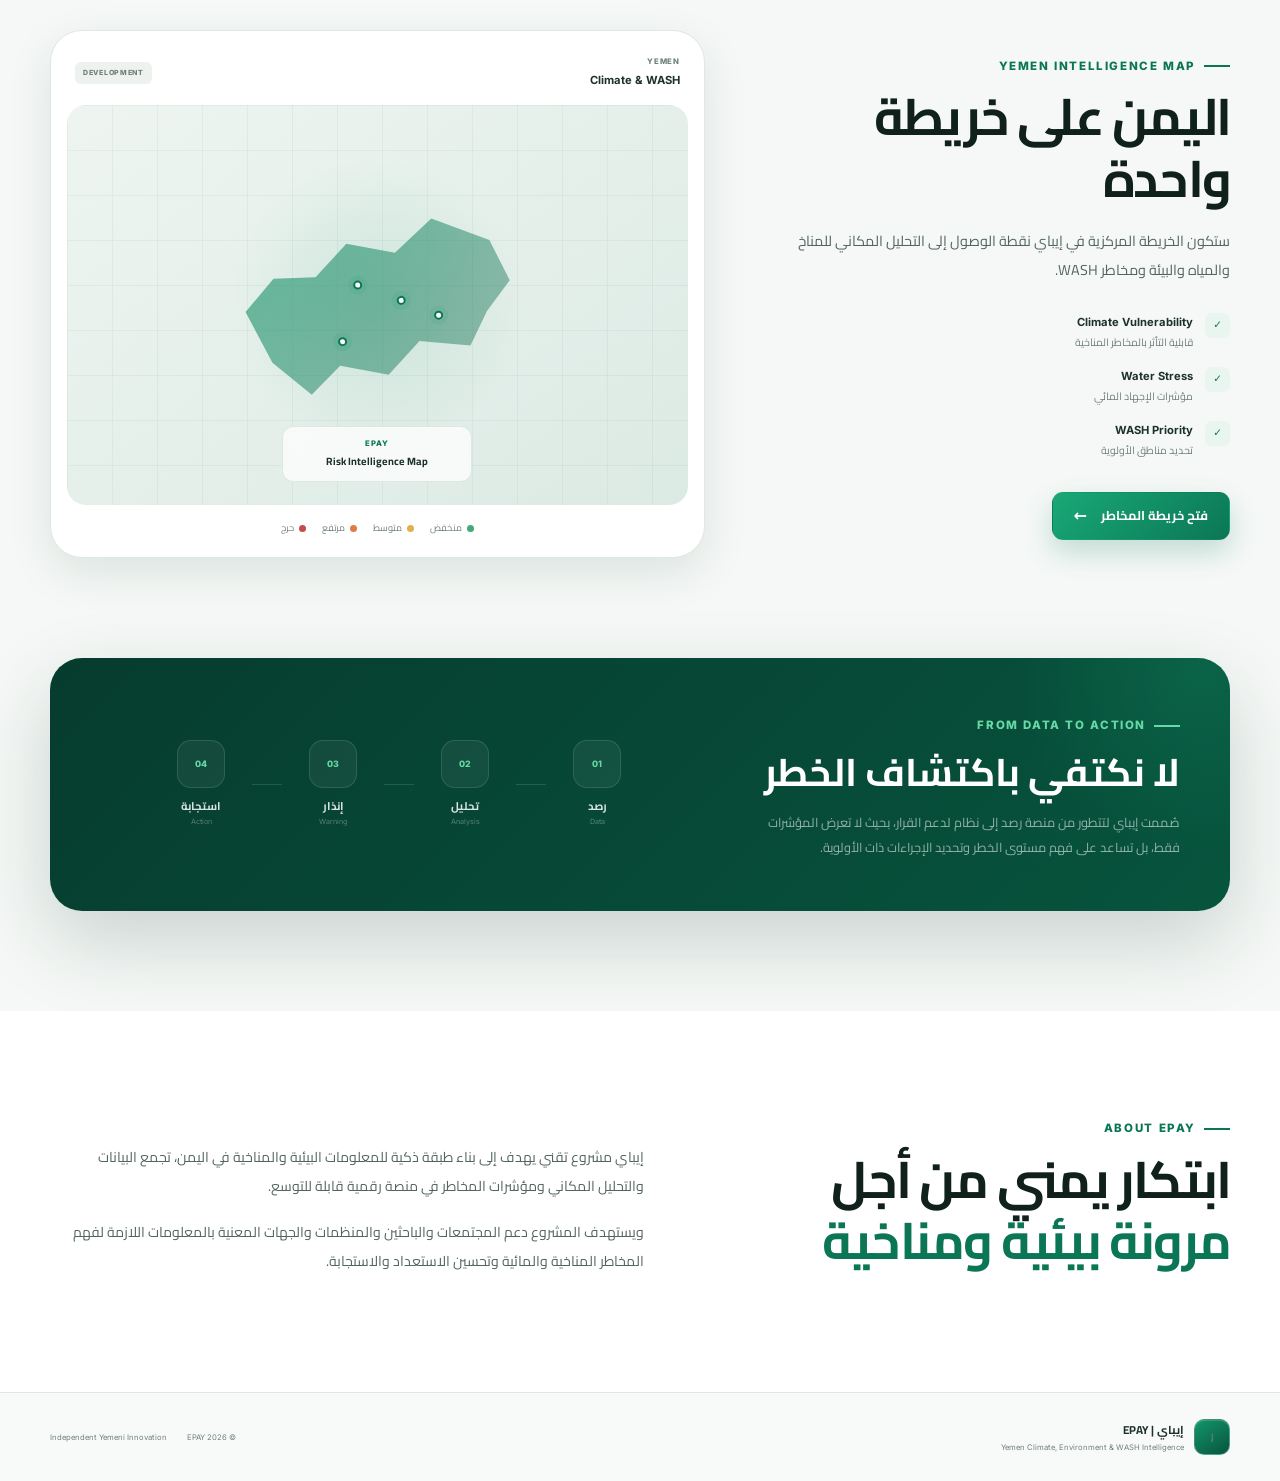
==== commit 36a2e96c: "Update index.html" ====
--- a/index.html
+++ b/index.html
@@ -27,6 +27,8 @@
 </head>
 
 <body>
+
+    <div id="epay-system-diagnostics"></div>
 
     <!-- =========================================================
          ACCESSIBILITY / LOADING
@@ -1075,6 +1077,7 @@
     <script src="js/governorate-data.js"></script>
 <script src="js/live-data.js"></script>
 <script src="js/weather-provider.js"></script>
+    <script src="js/system-diagnostics.js"></script>
 <script src="js/app.js"></script>
  
 
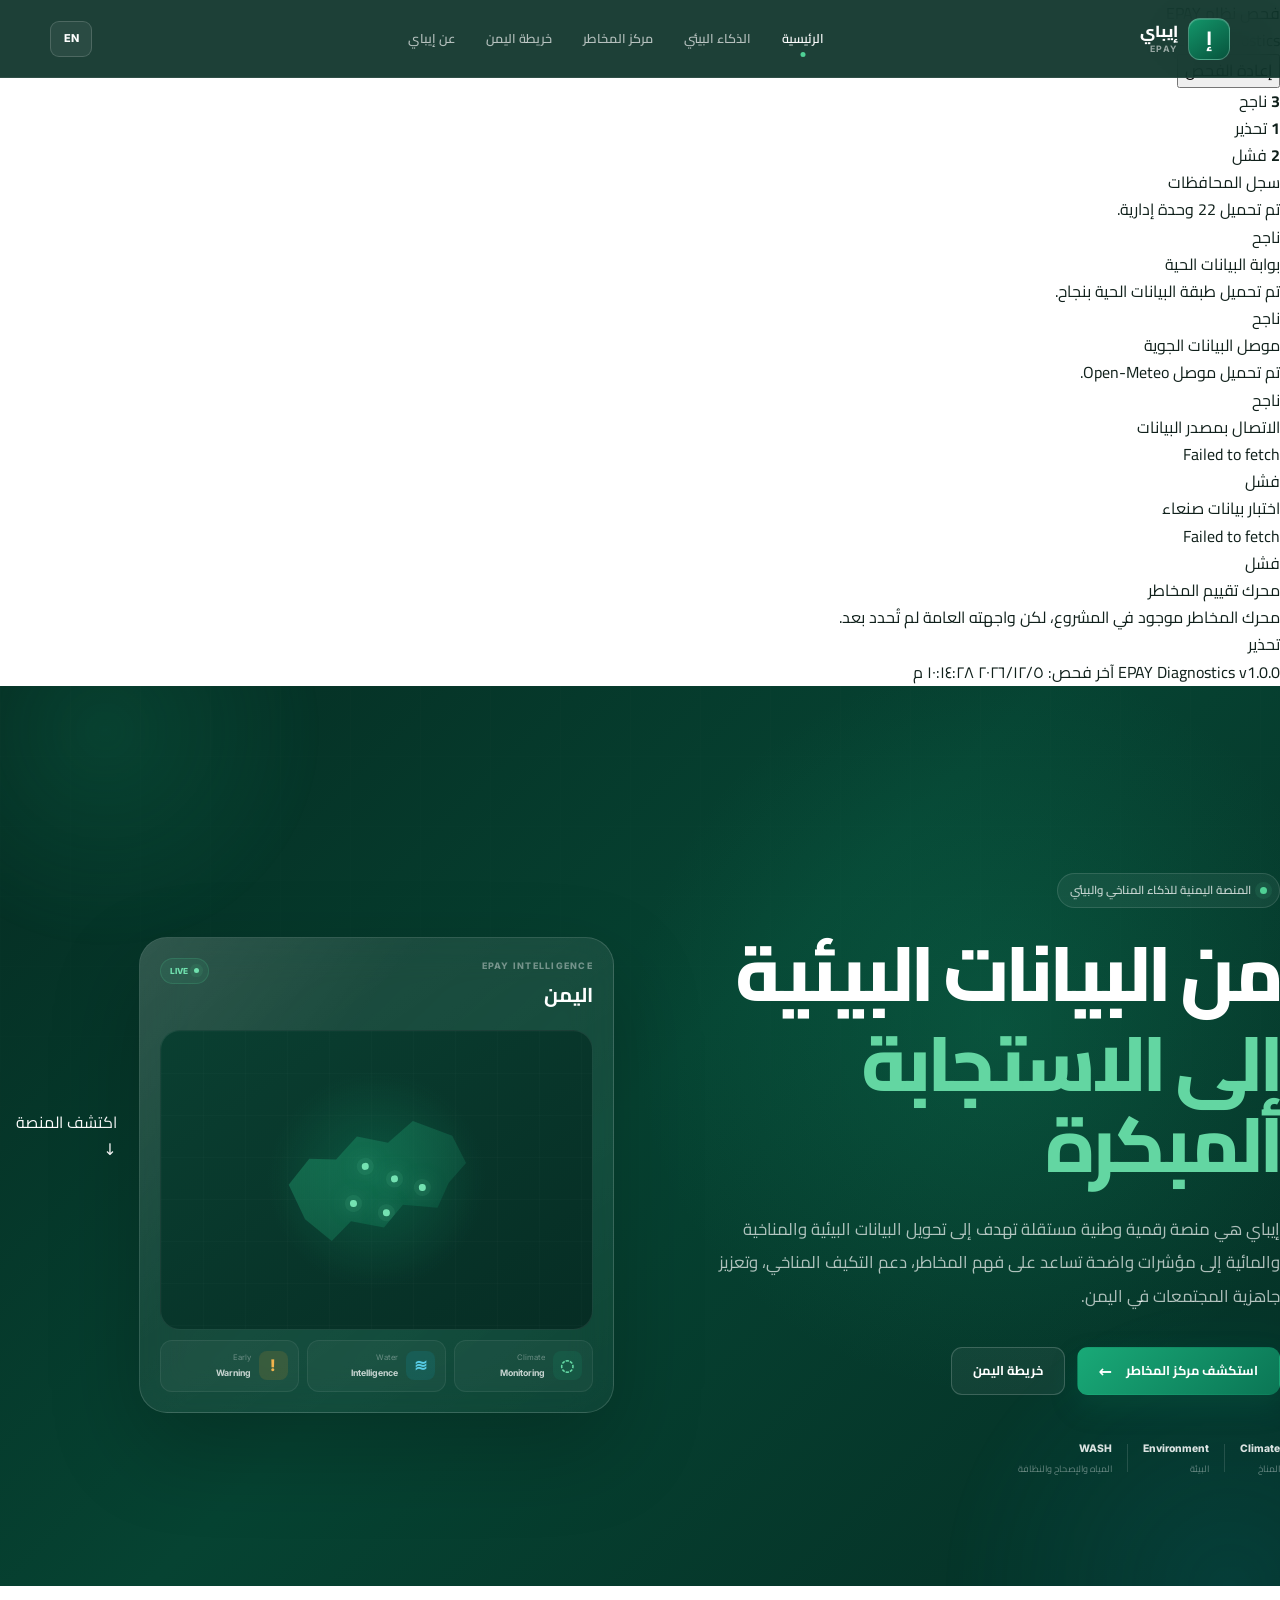
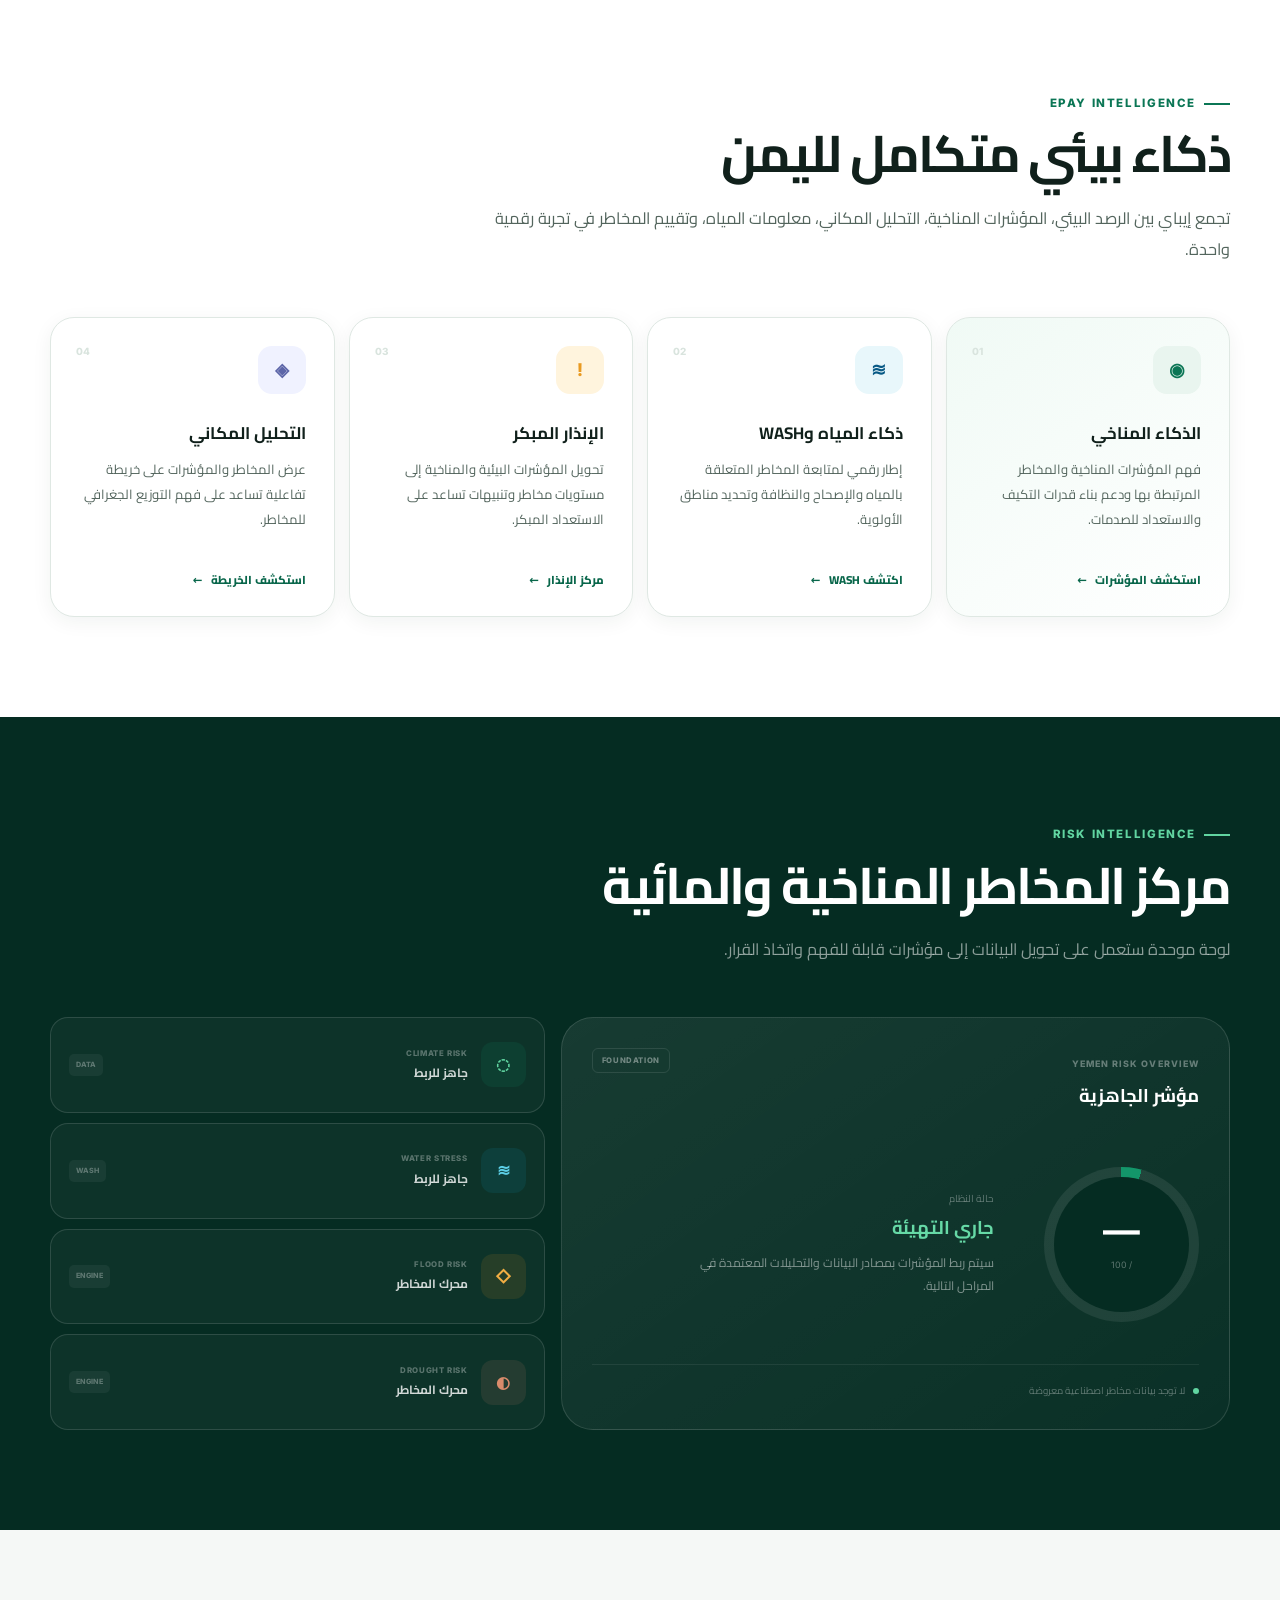
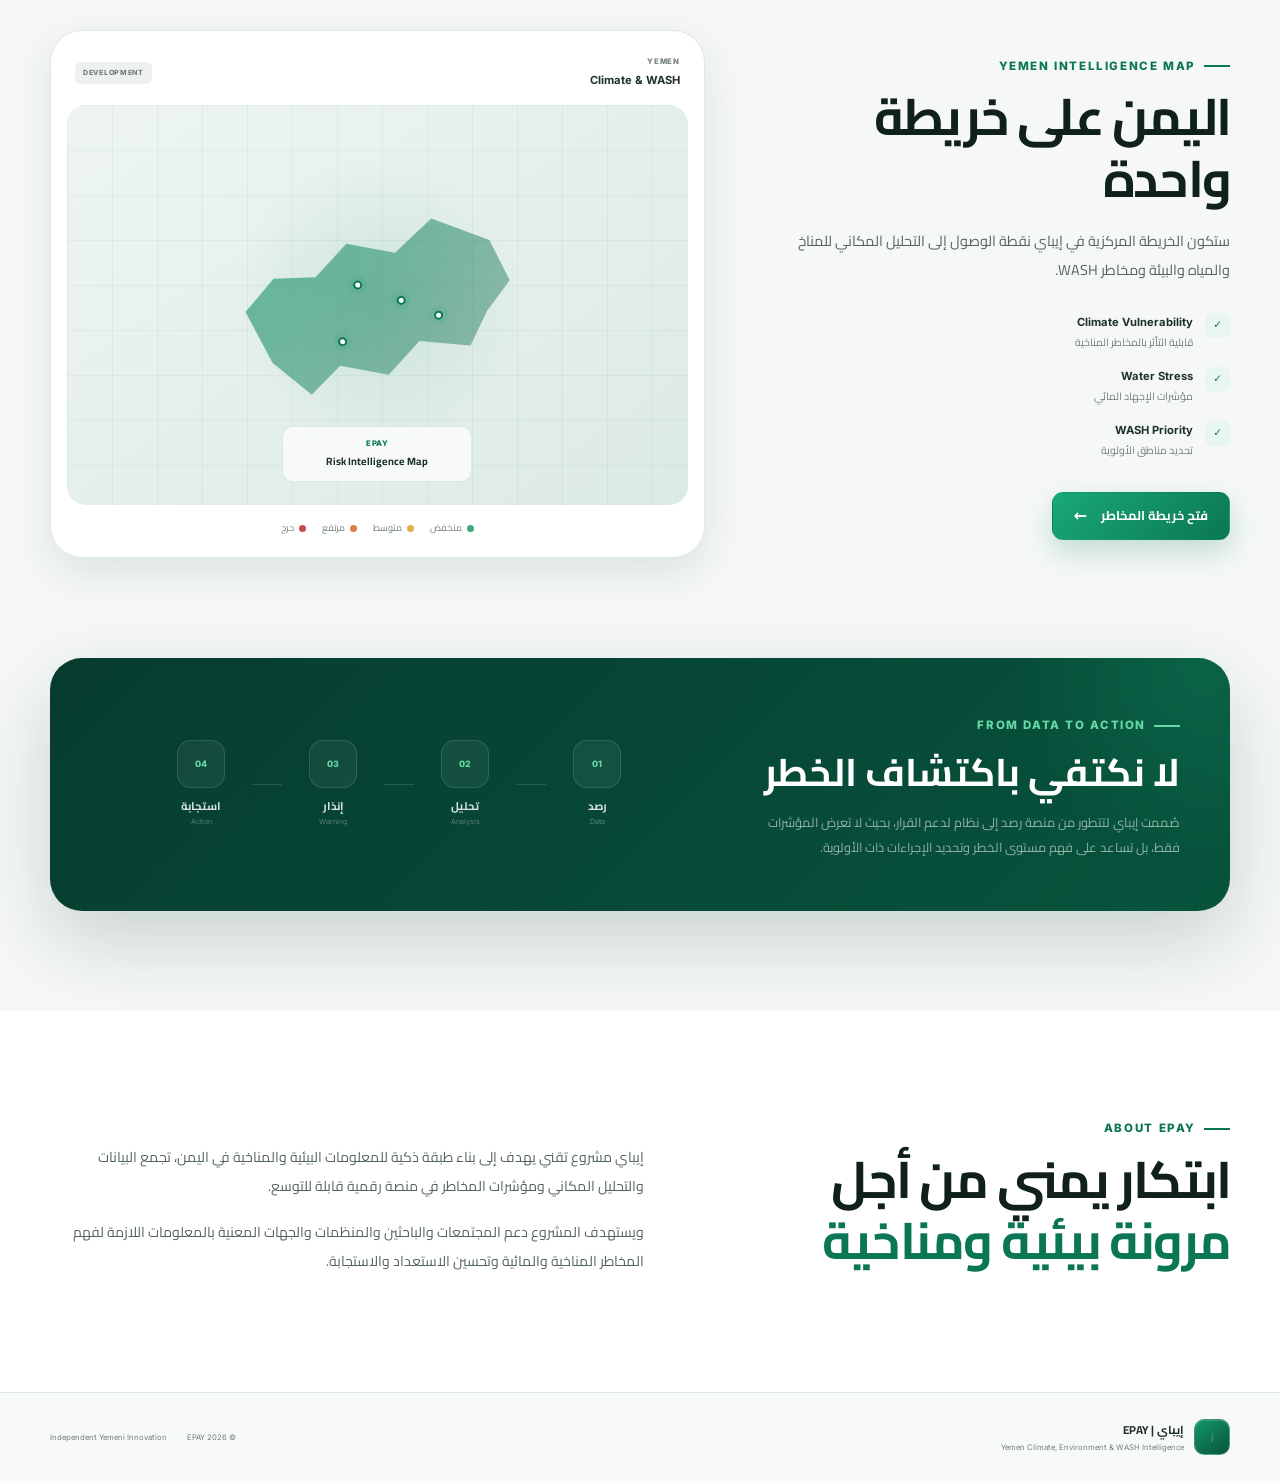
==== commit d3f8b670: "Reorder and add script tags in index.html" ====
--- a/index.html
+++ b/index.html
@@ -1074,11 +1074,14 @@
 
 
     <!-- Main JavaScript -->
-    <script src="js/governorate-data.js"></script>
+ <script src="js/governorate-data.js"></script>
 <script src="js/live-data.js"></script>
 <script src="js/weather-provider.js"></script>
-    <script src="js/system-diagnostics.js"></script>
-<script src="js/app.js"></script>
+<script src="js/validation-engine.js"></script>
+<script src="js/system-diagnostics.js"></script>
+<script src="js/app.js"></script>   
+    
+    
  
 
 </body>
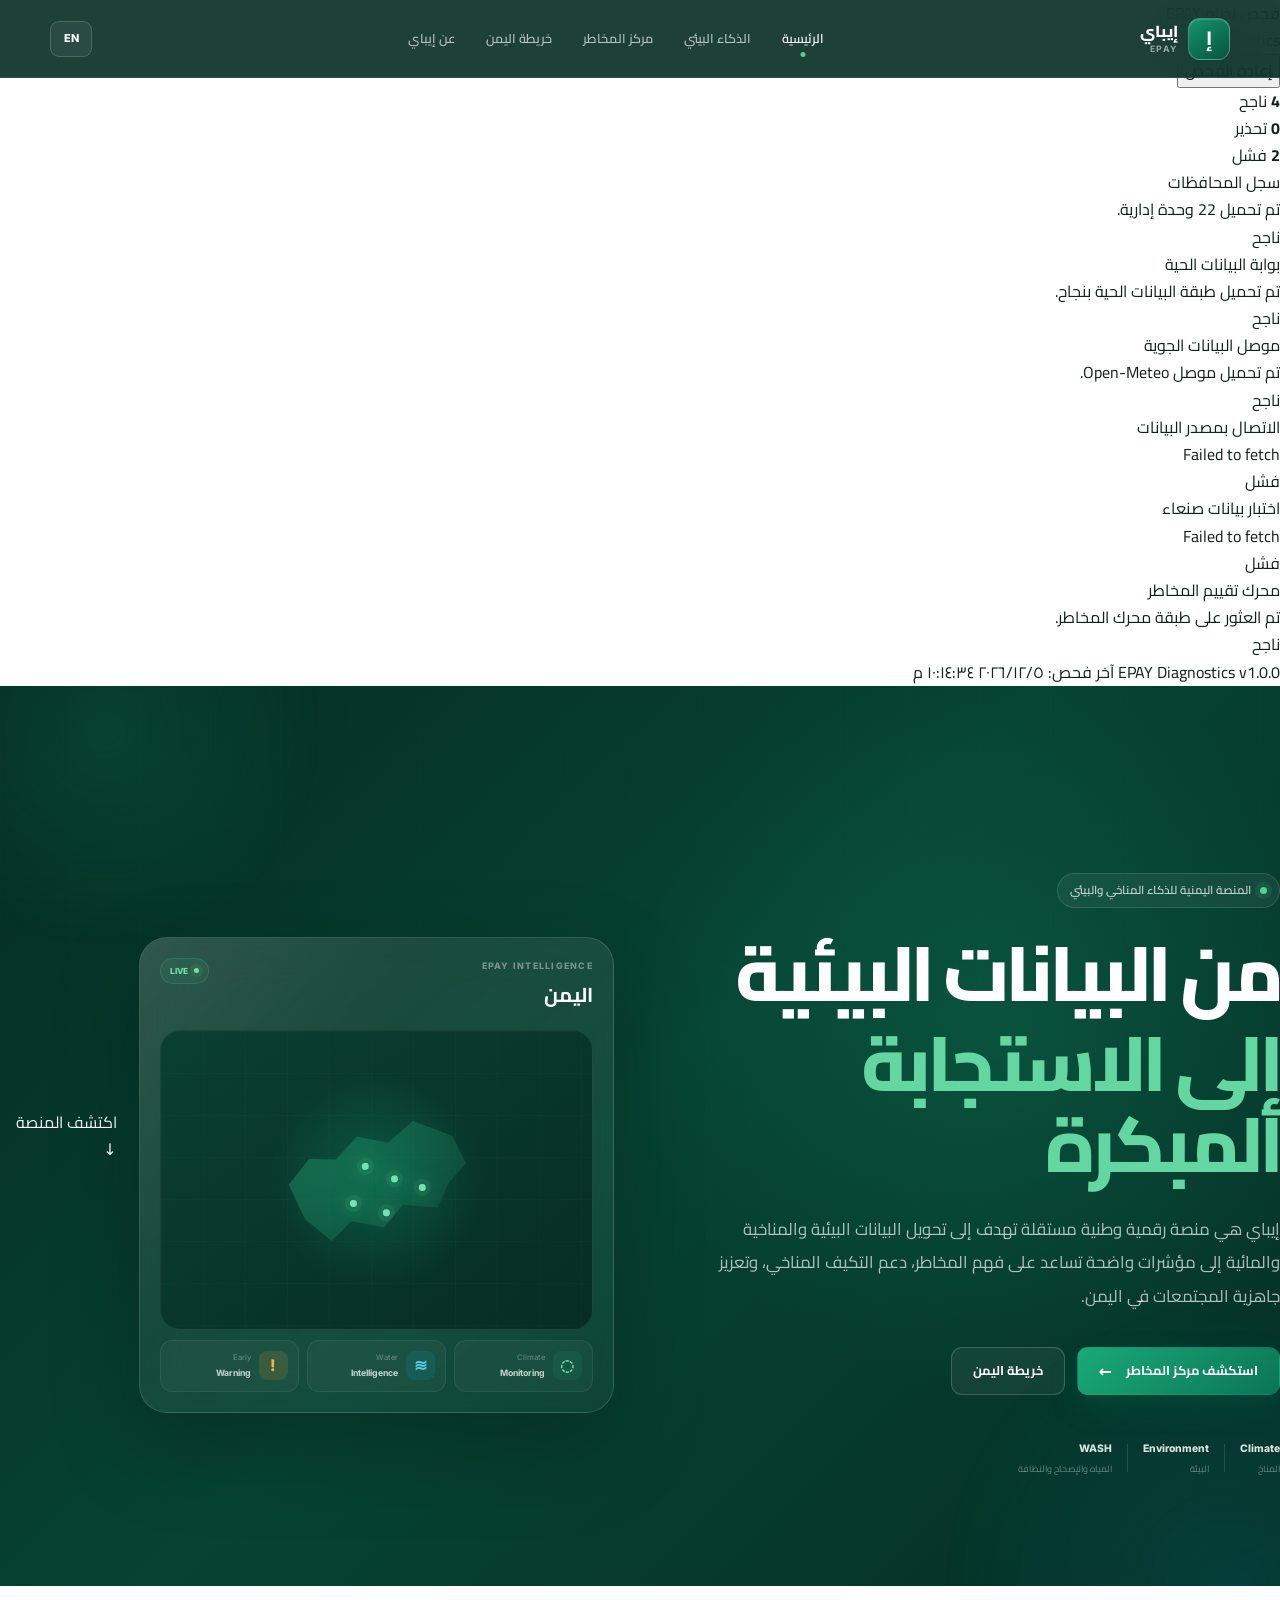
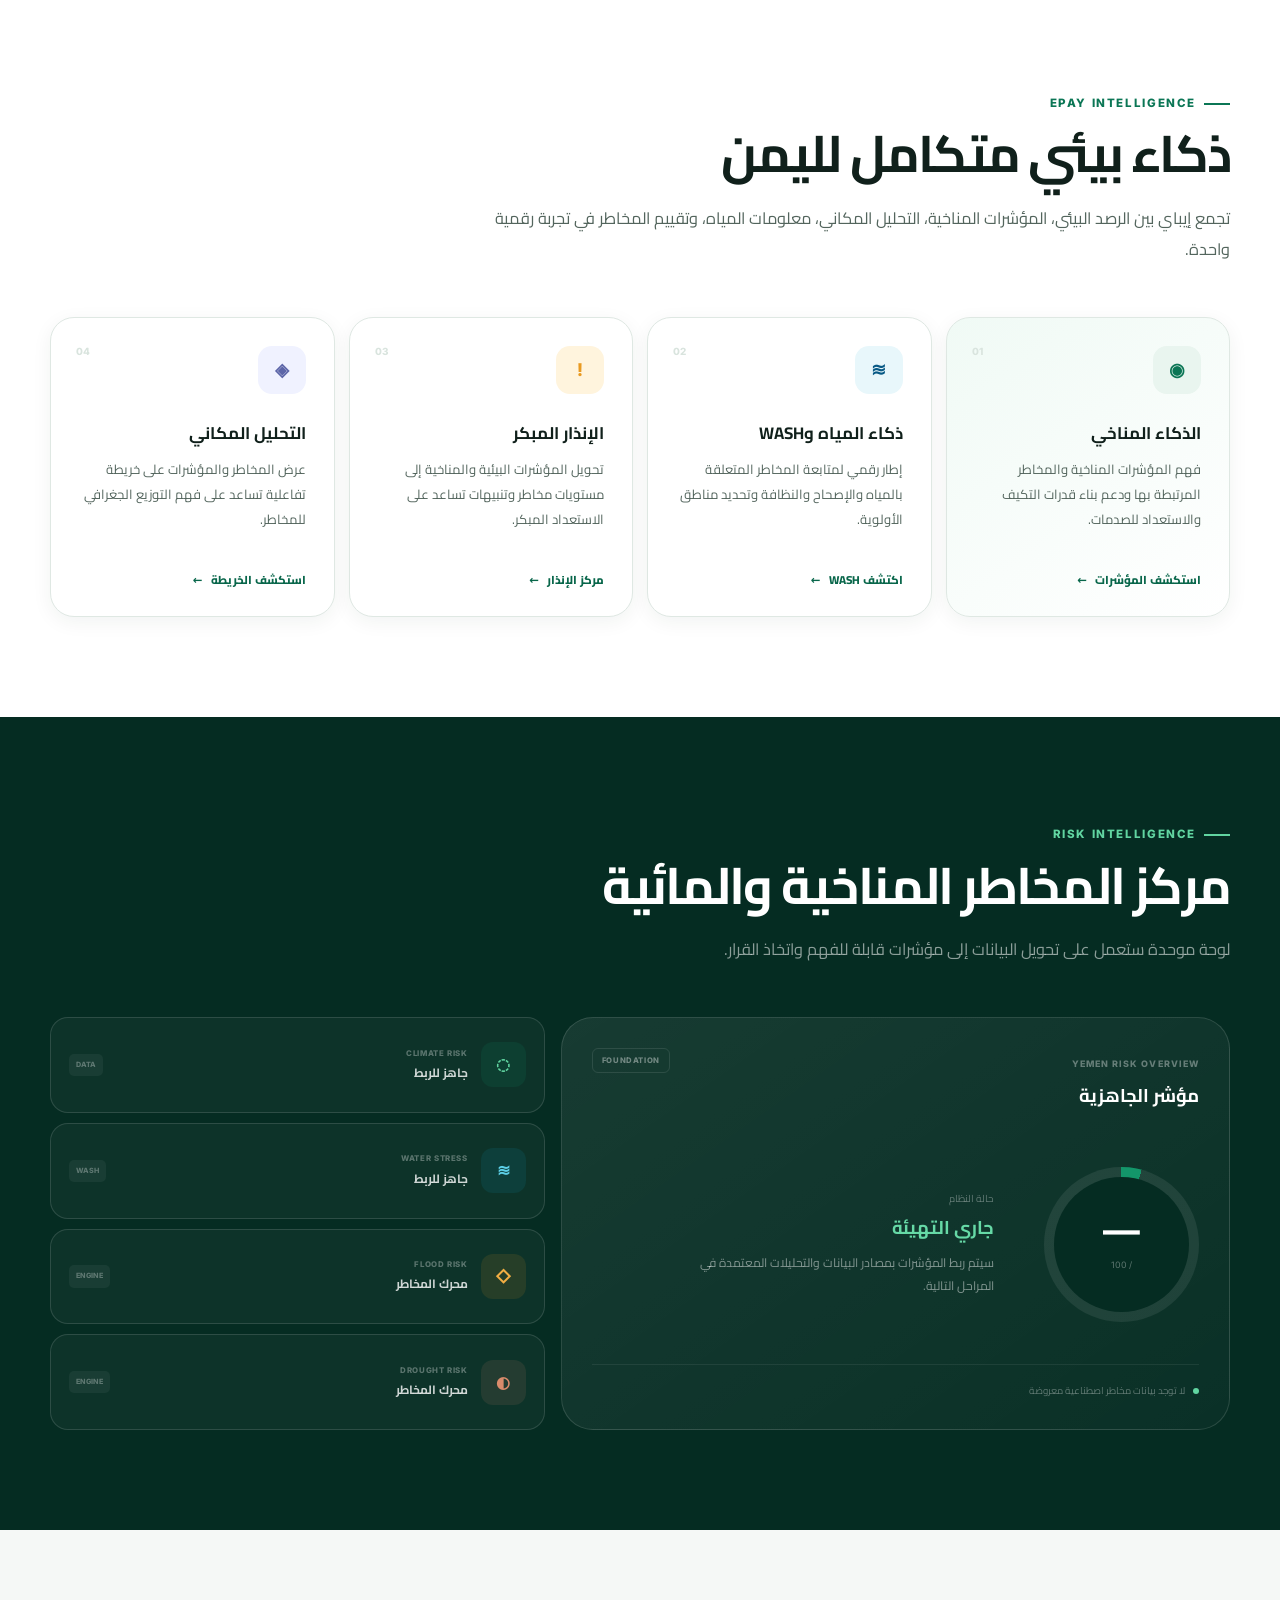
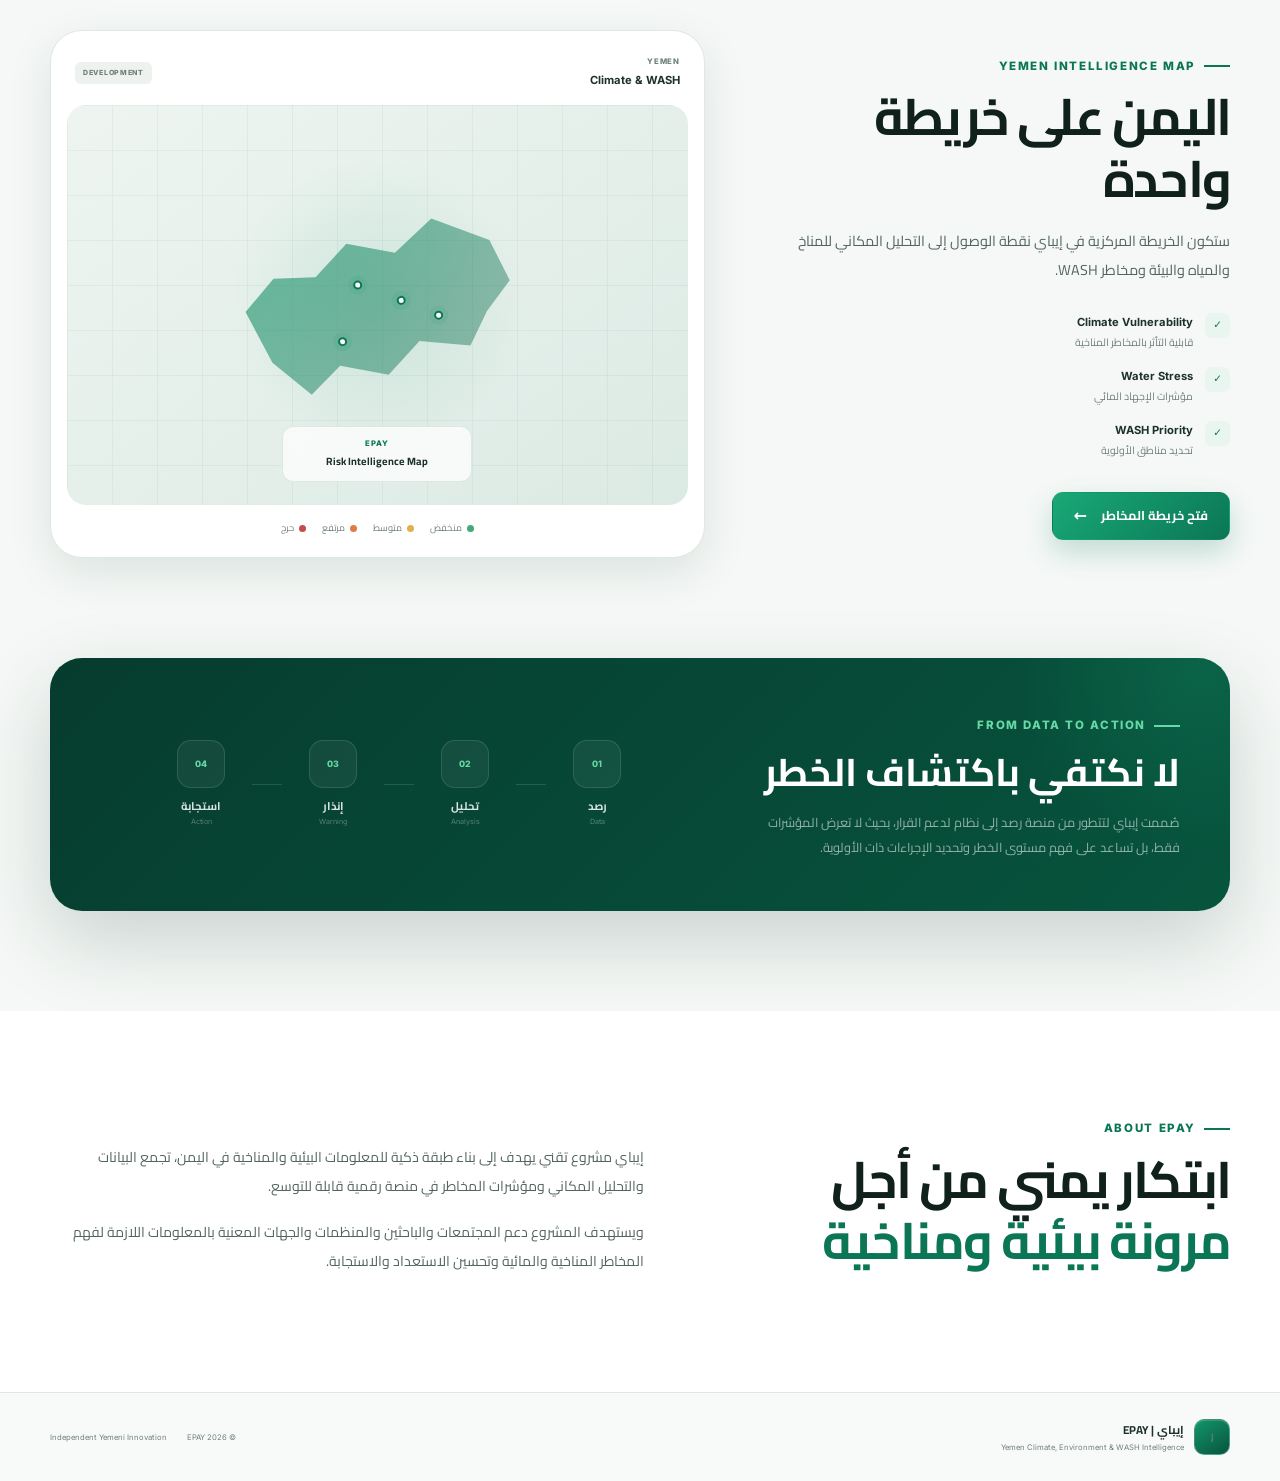
==== commit 16f21a2b: "Update index.html" ====
--- a/index.html
+++ b/index.html
@@ -1074,12 +1074,16 @@
 
 
     <!-- Main JavaScript -->
- <script src="js/governorate-data.js"></script>
+<script src="js/governorate-data.js"></script>
 <script src="js/live-data.js"></script>
 <script src="js/weather-provider.js"></script>
 <script src="js/validation-engine.js"></script>
+<script src="js/data-layer.js"></script>
+<script src="js/climate-engine.js"></script>
+<script src="js/wash-engine.js"></script>
+<script src="js/risk-engine.js"></script>
 <script src="js/system-diagnostics.js"></script>
-<script src="js/app.js"></script>   
+<script src="js/app.js"></script>    
     
     
  
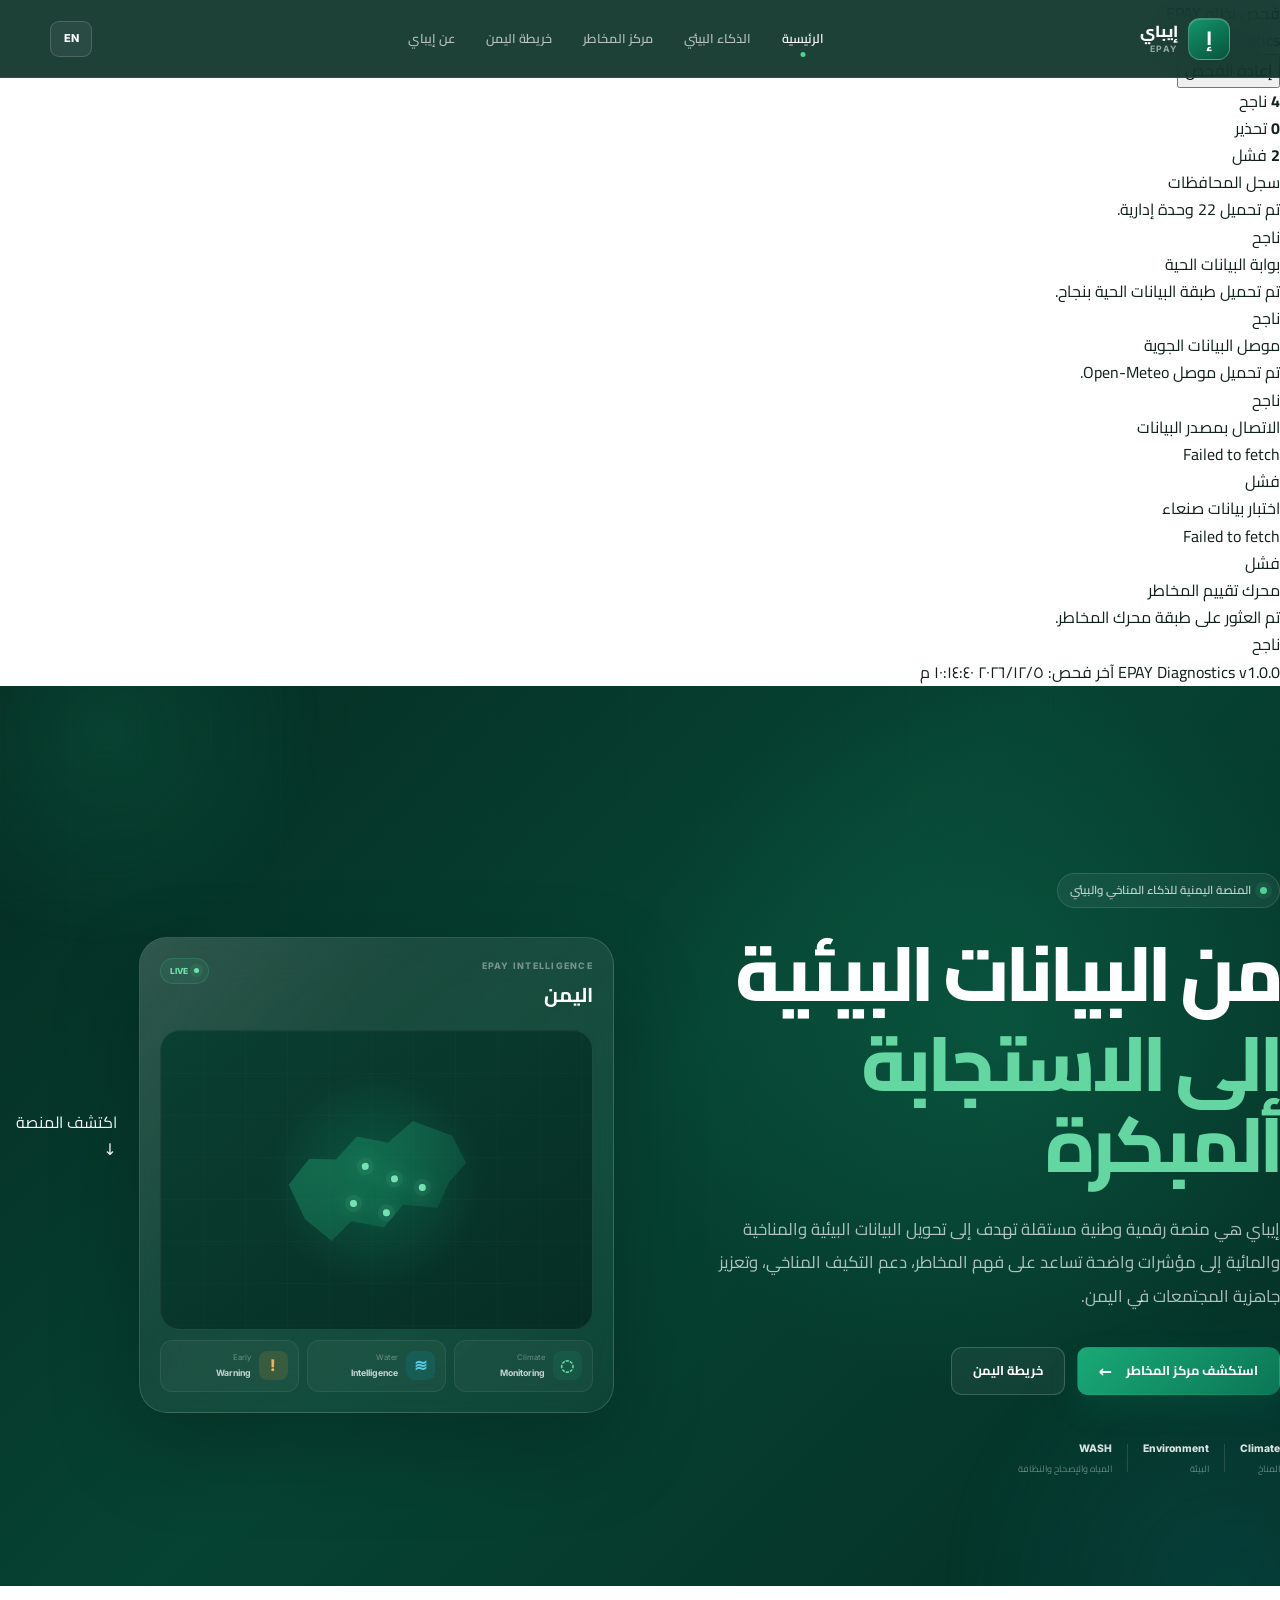
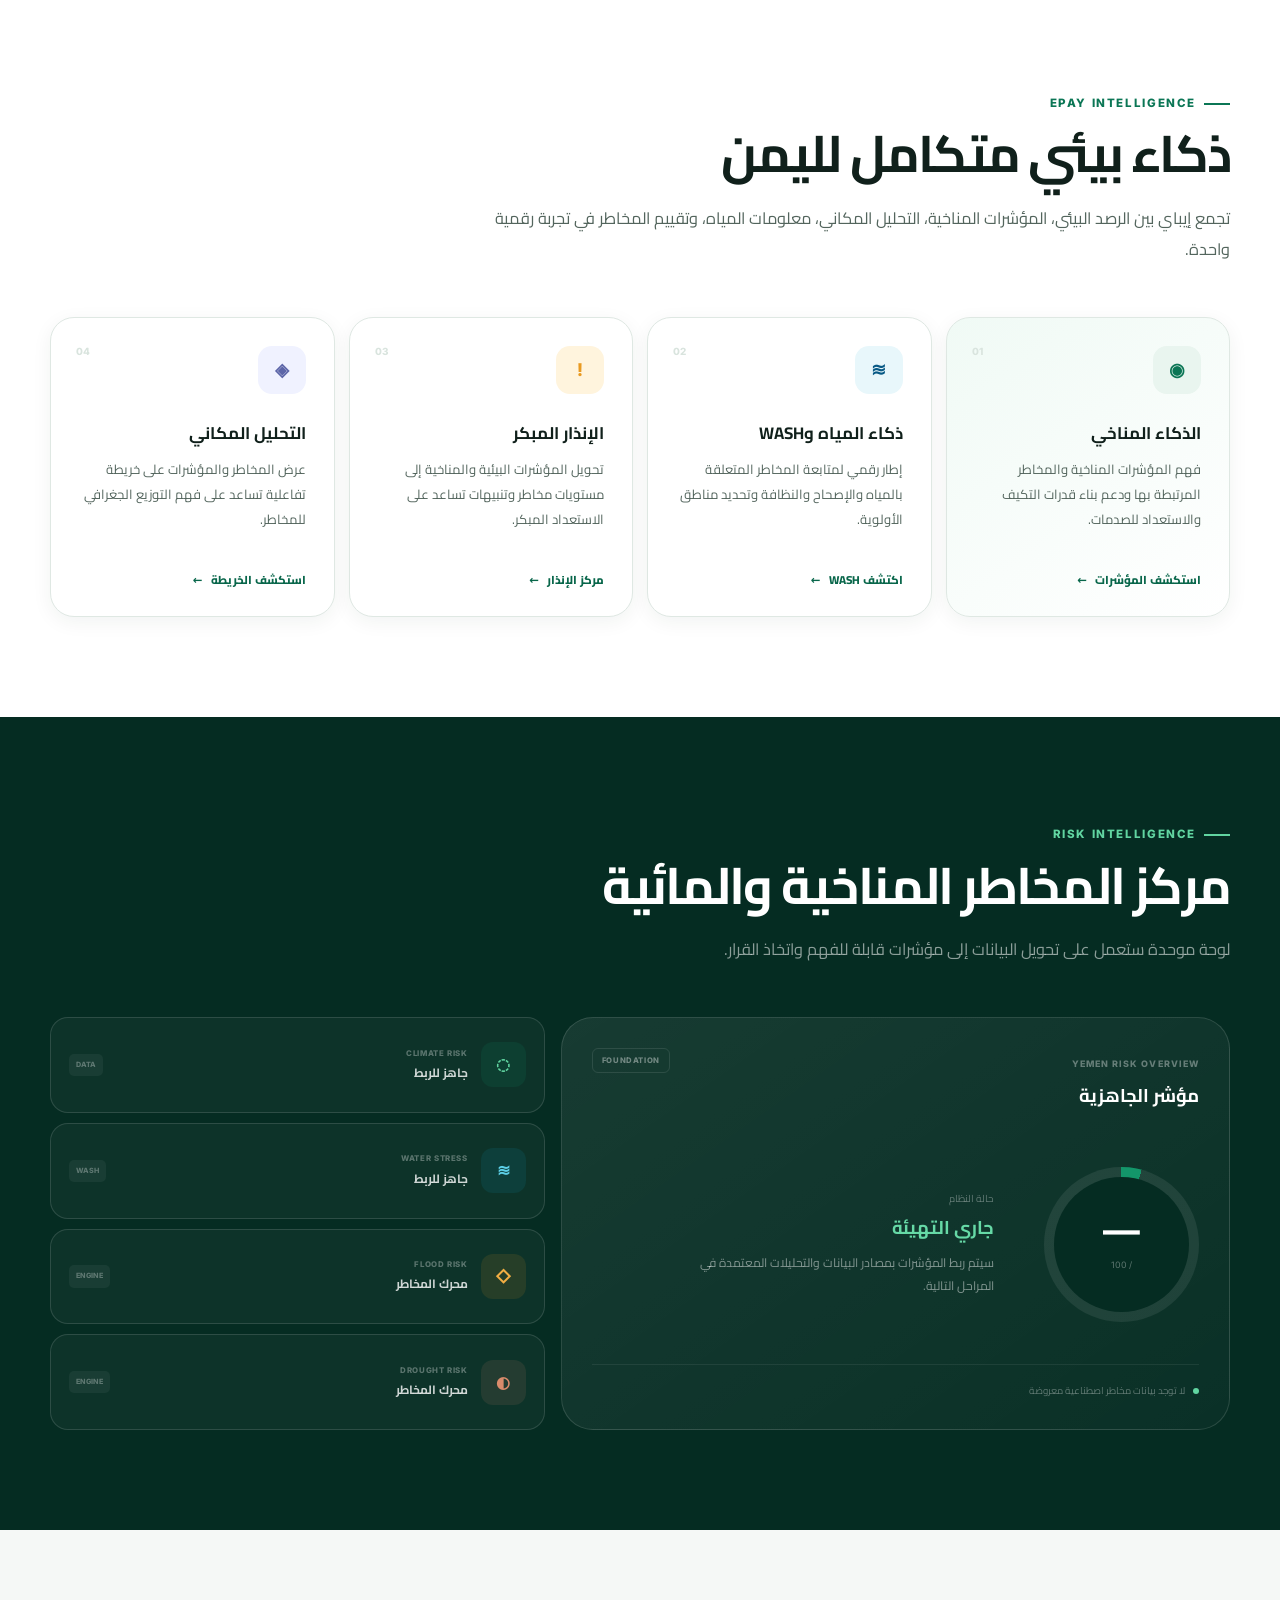
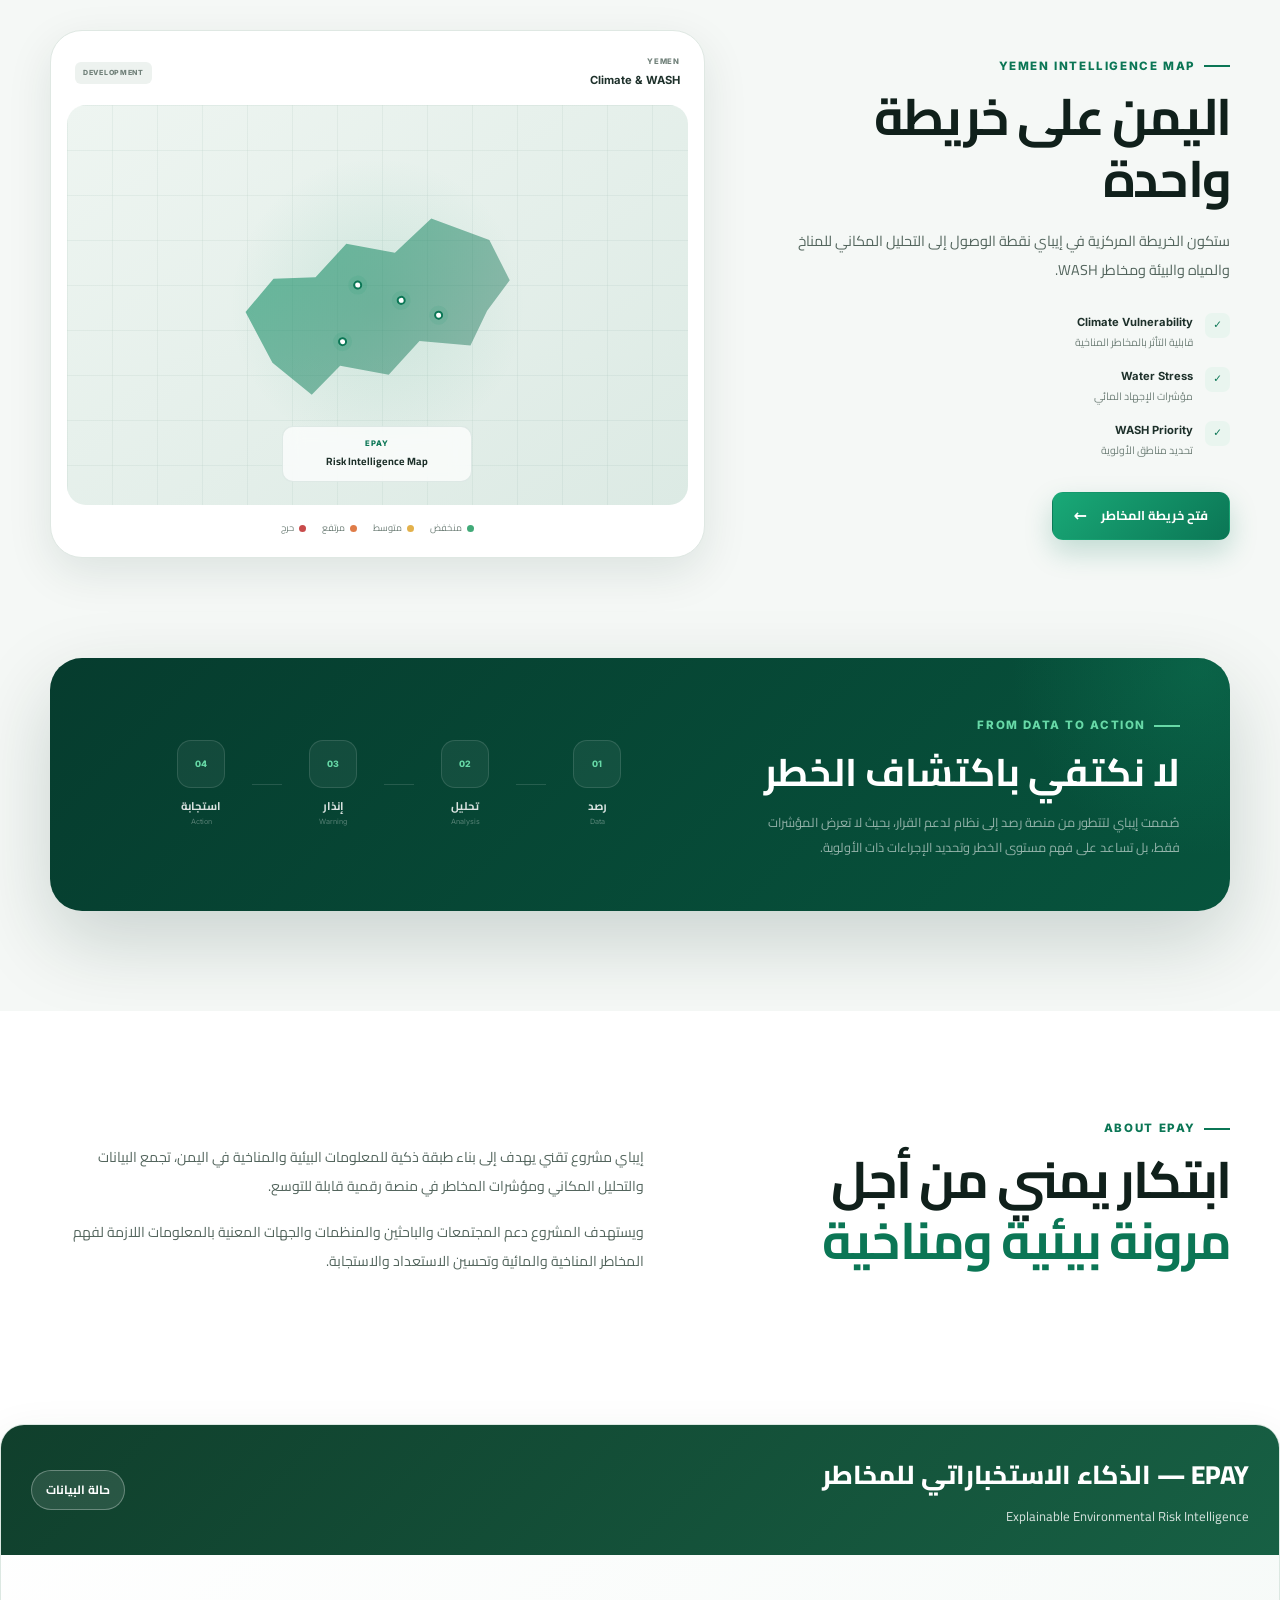
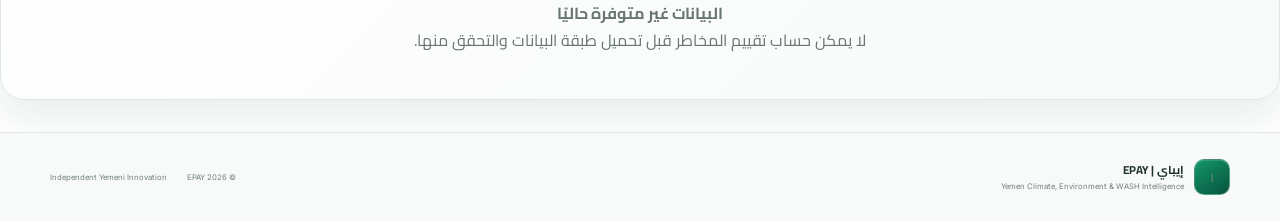
==== commit 99cbfb14: "Update index.html" ====
--- a/index.html
+++ b/index.html
@@ -1082,6 +1082,7 @@
 <script src="js/climate-engine.js"></script>
 <script src="js/wash-engine.js"></script>
 <script src="js/risk-engine.js"></script>
+    <script src="js/risk-intelligence-ui.js"></script>
 <script src="js/system-diagnostics.js"></script>
 <script src="js/app.js"></script>    
     
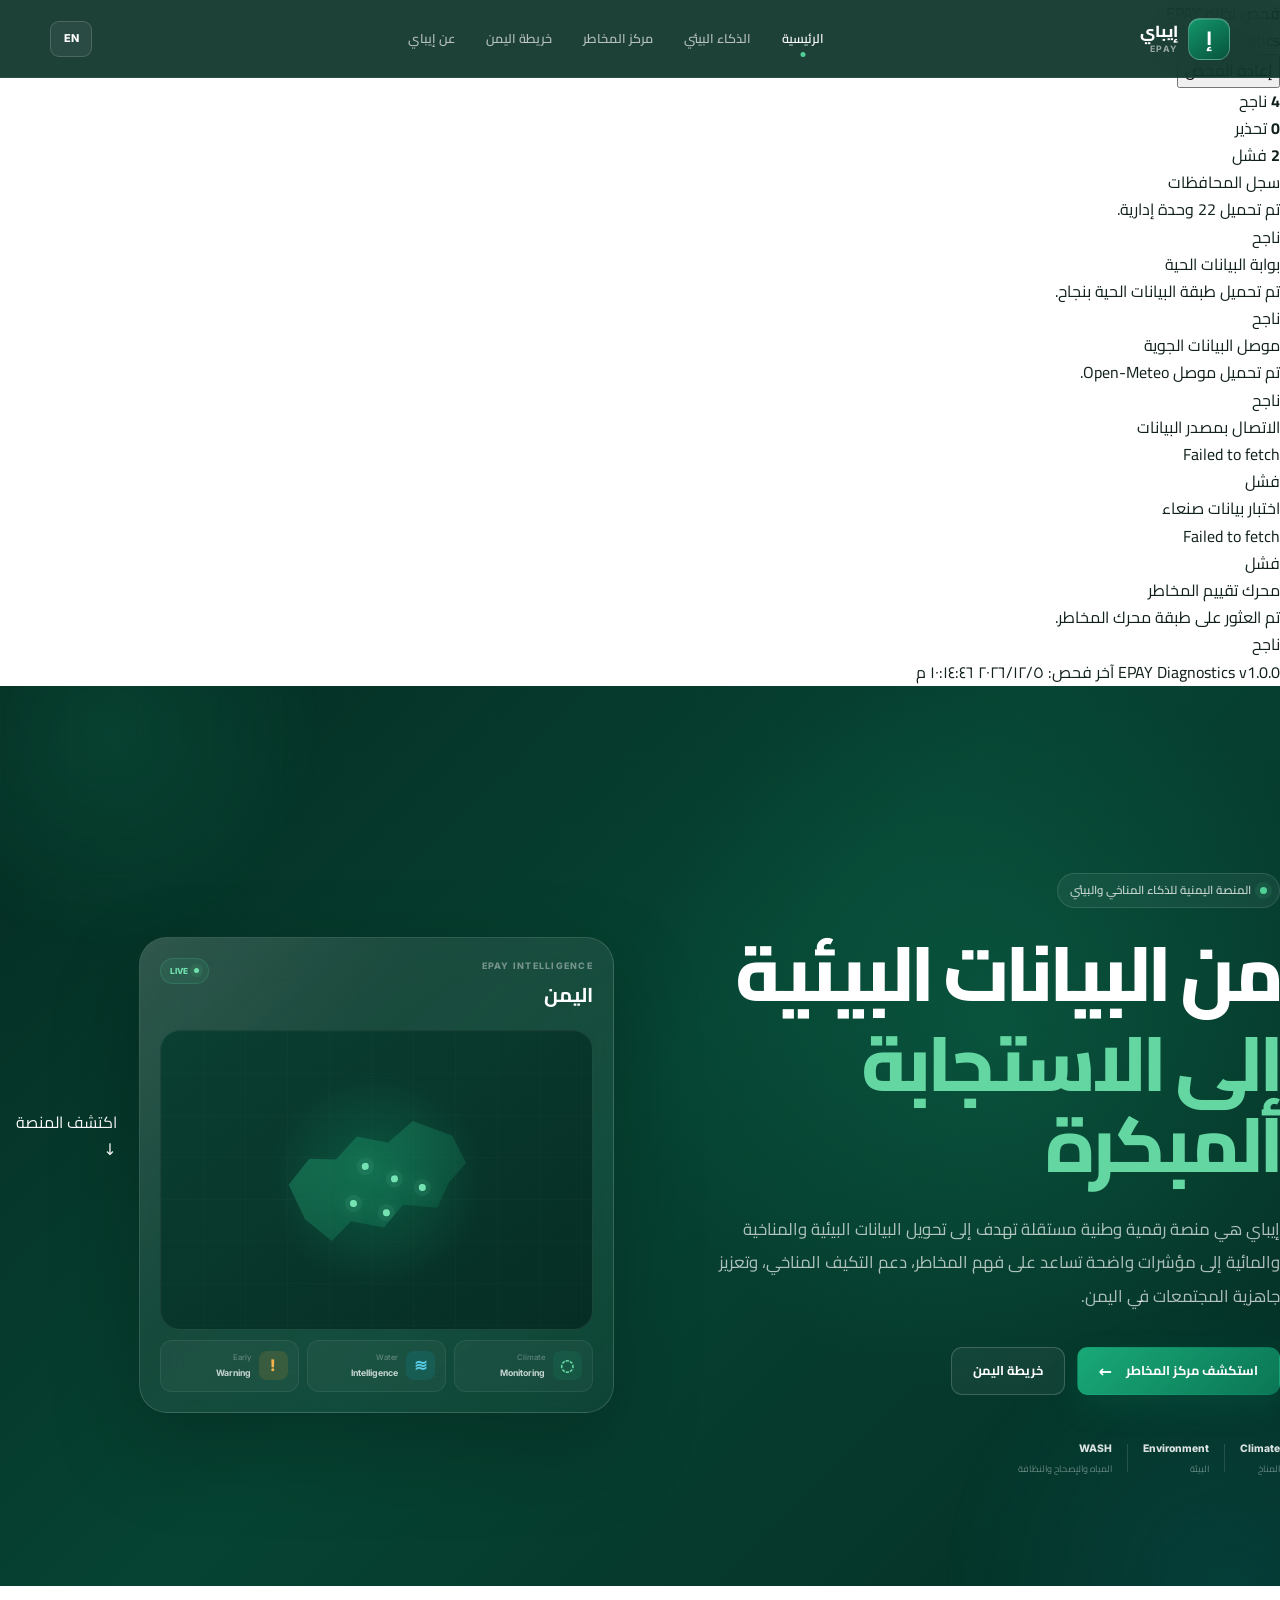
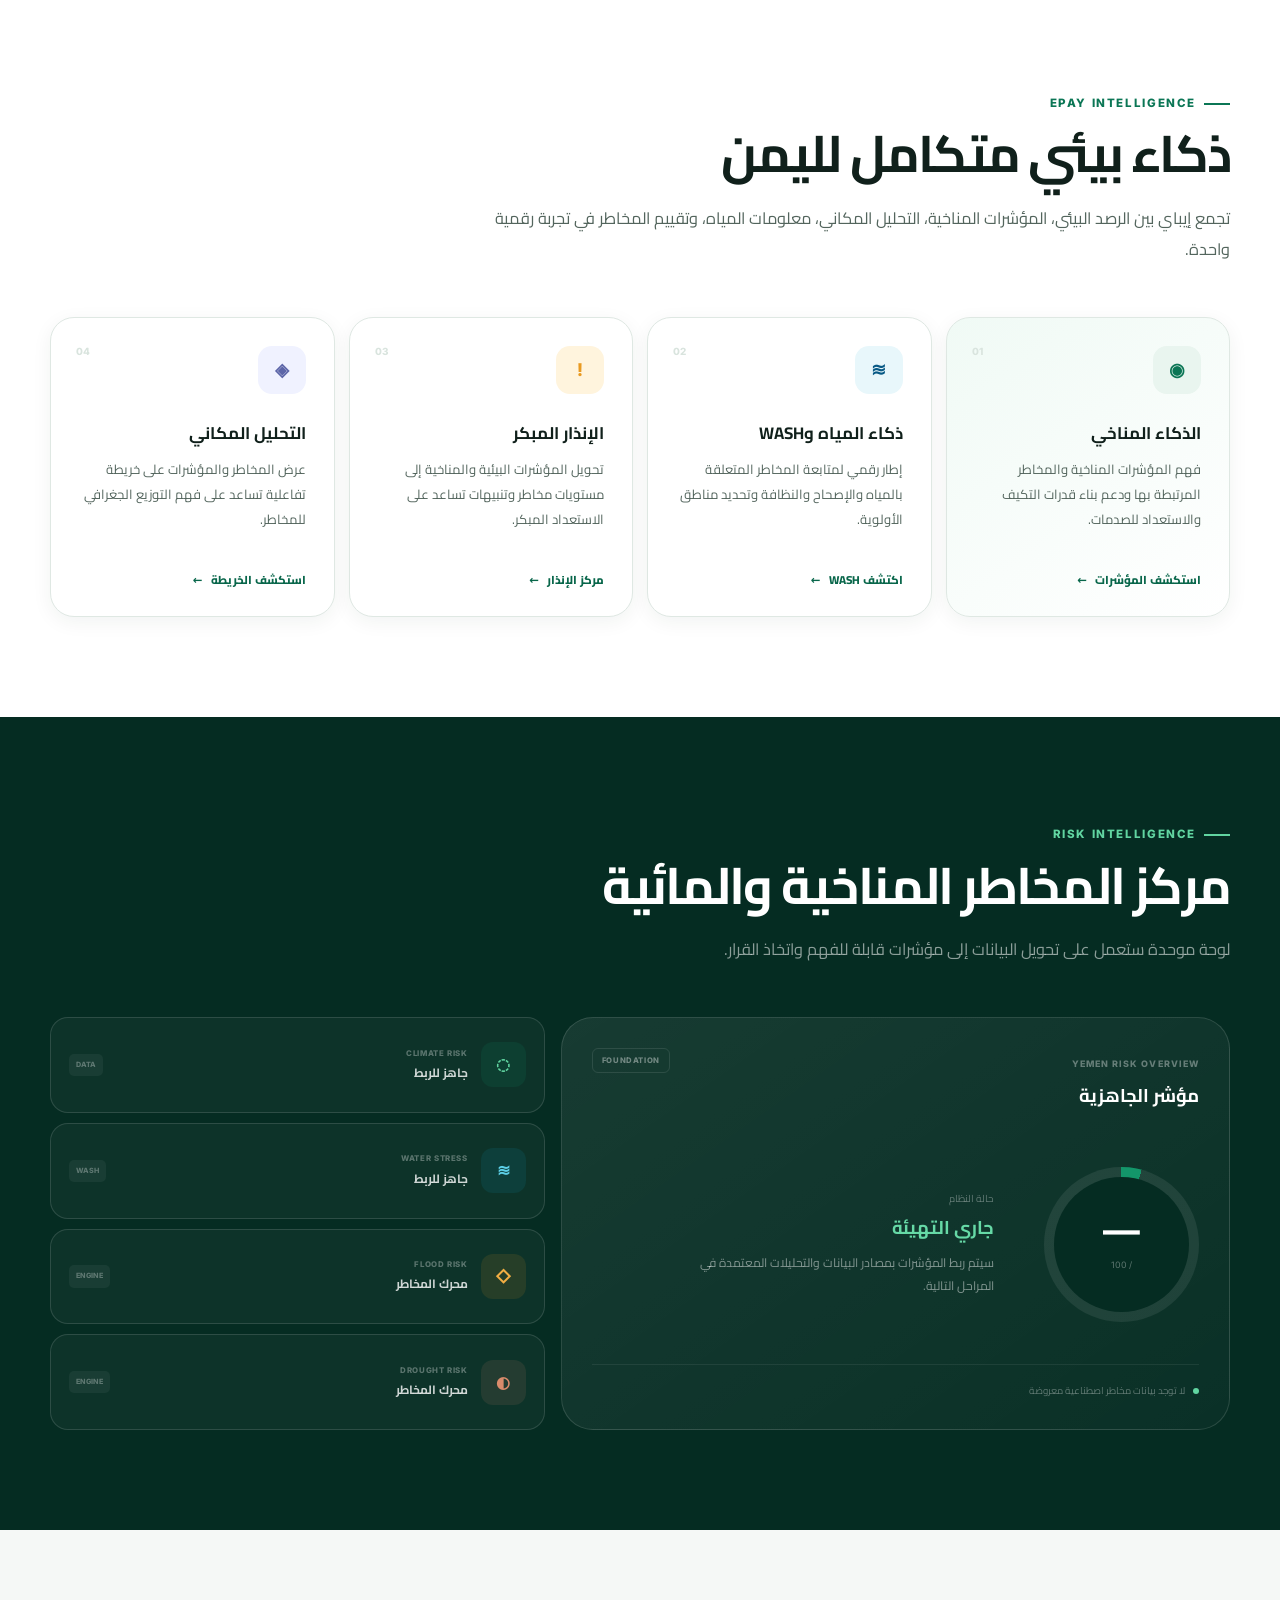
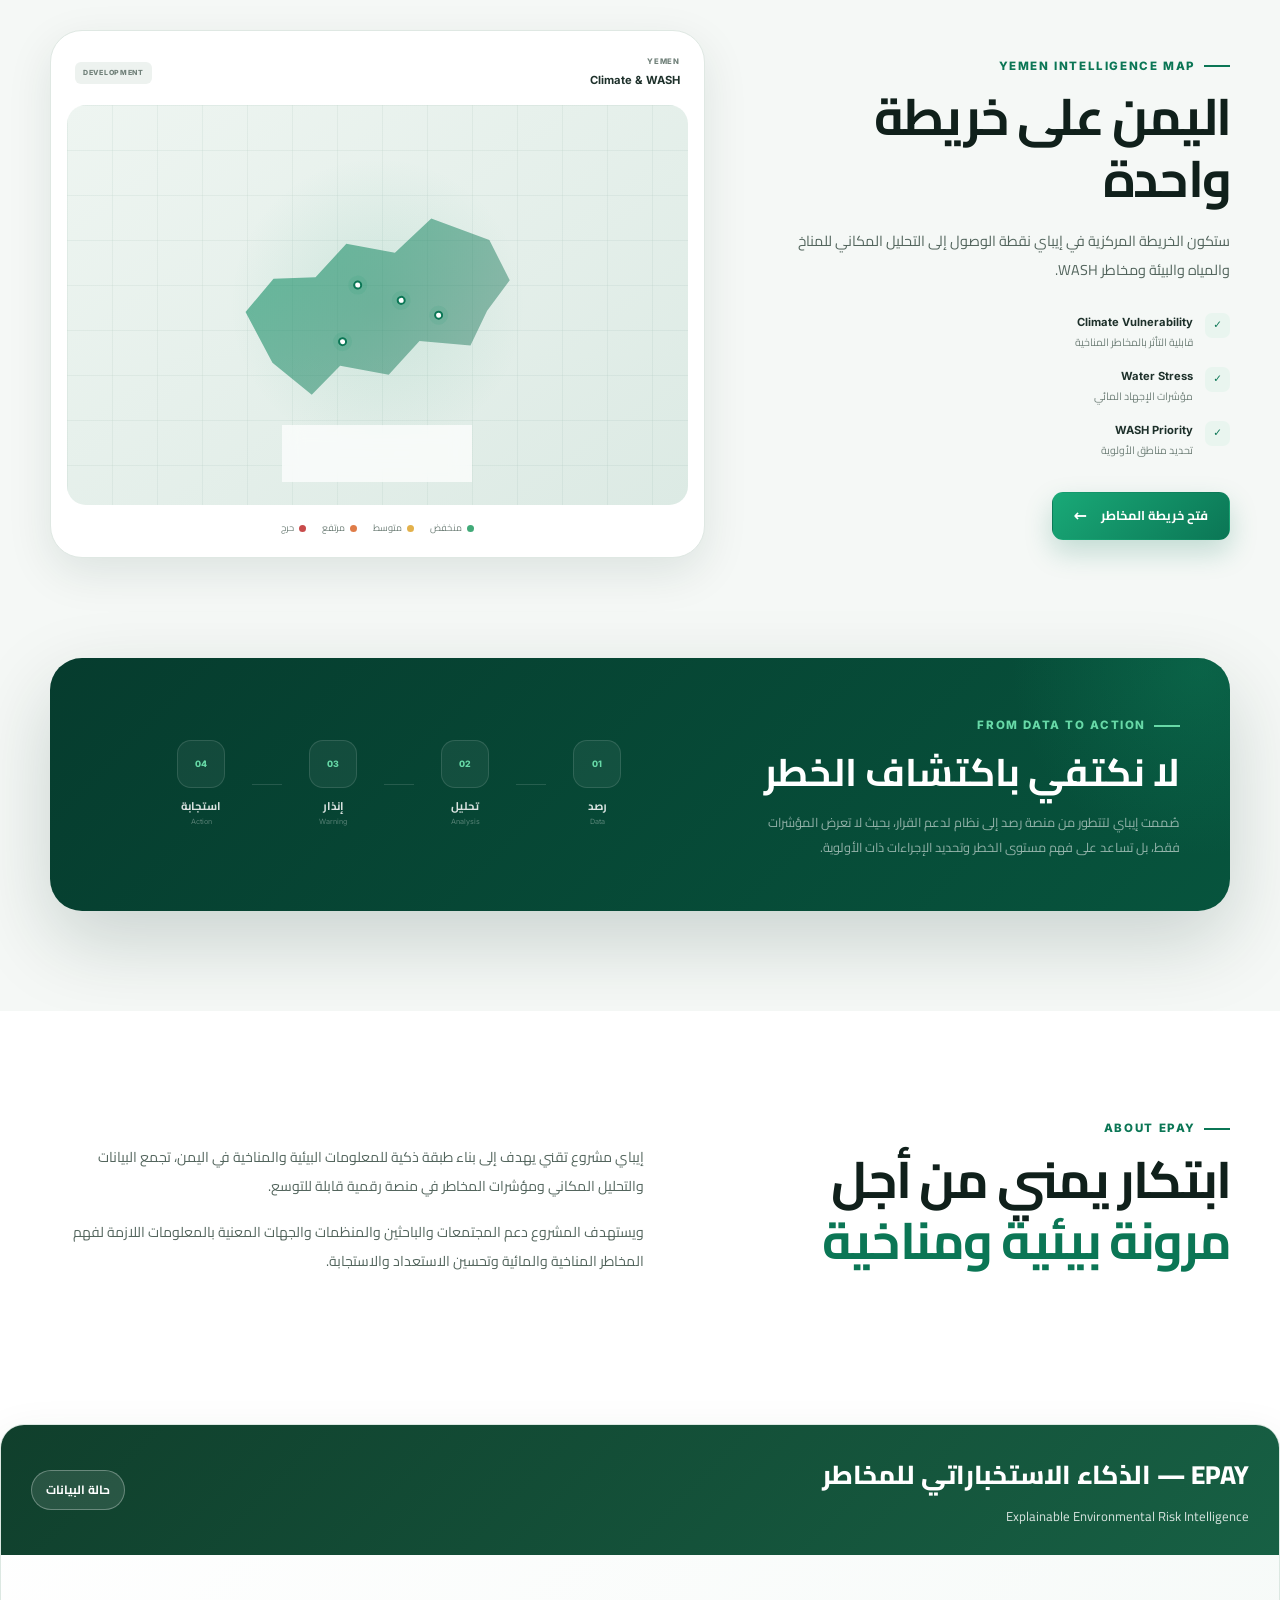
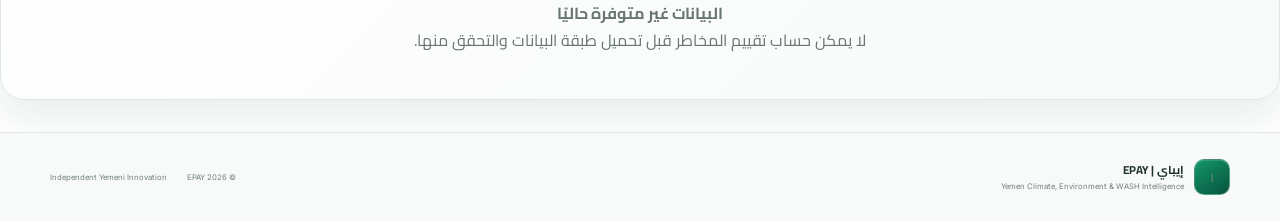
==== commit ada665d3: "Update index.html" ====
--- a/index.html
+++ b/index.html
@@ -1084,6 +1084,7 @@
 <script src="js/risk-engine.js"></script>
     <script src="js/risk-intelligence-ui.js"></script>
 <script src="js/system-diagnostics.js"></script>
+    <script src="js/open-data-adapters.js"></script>
 <script src="js/app.js"></script>    
     
     
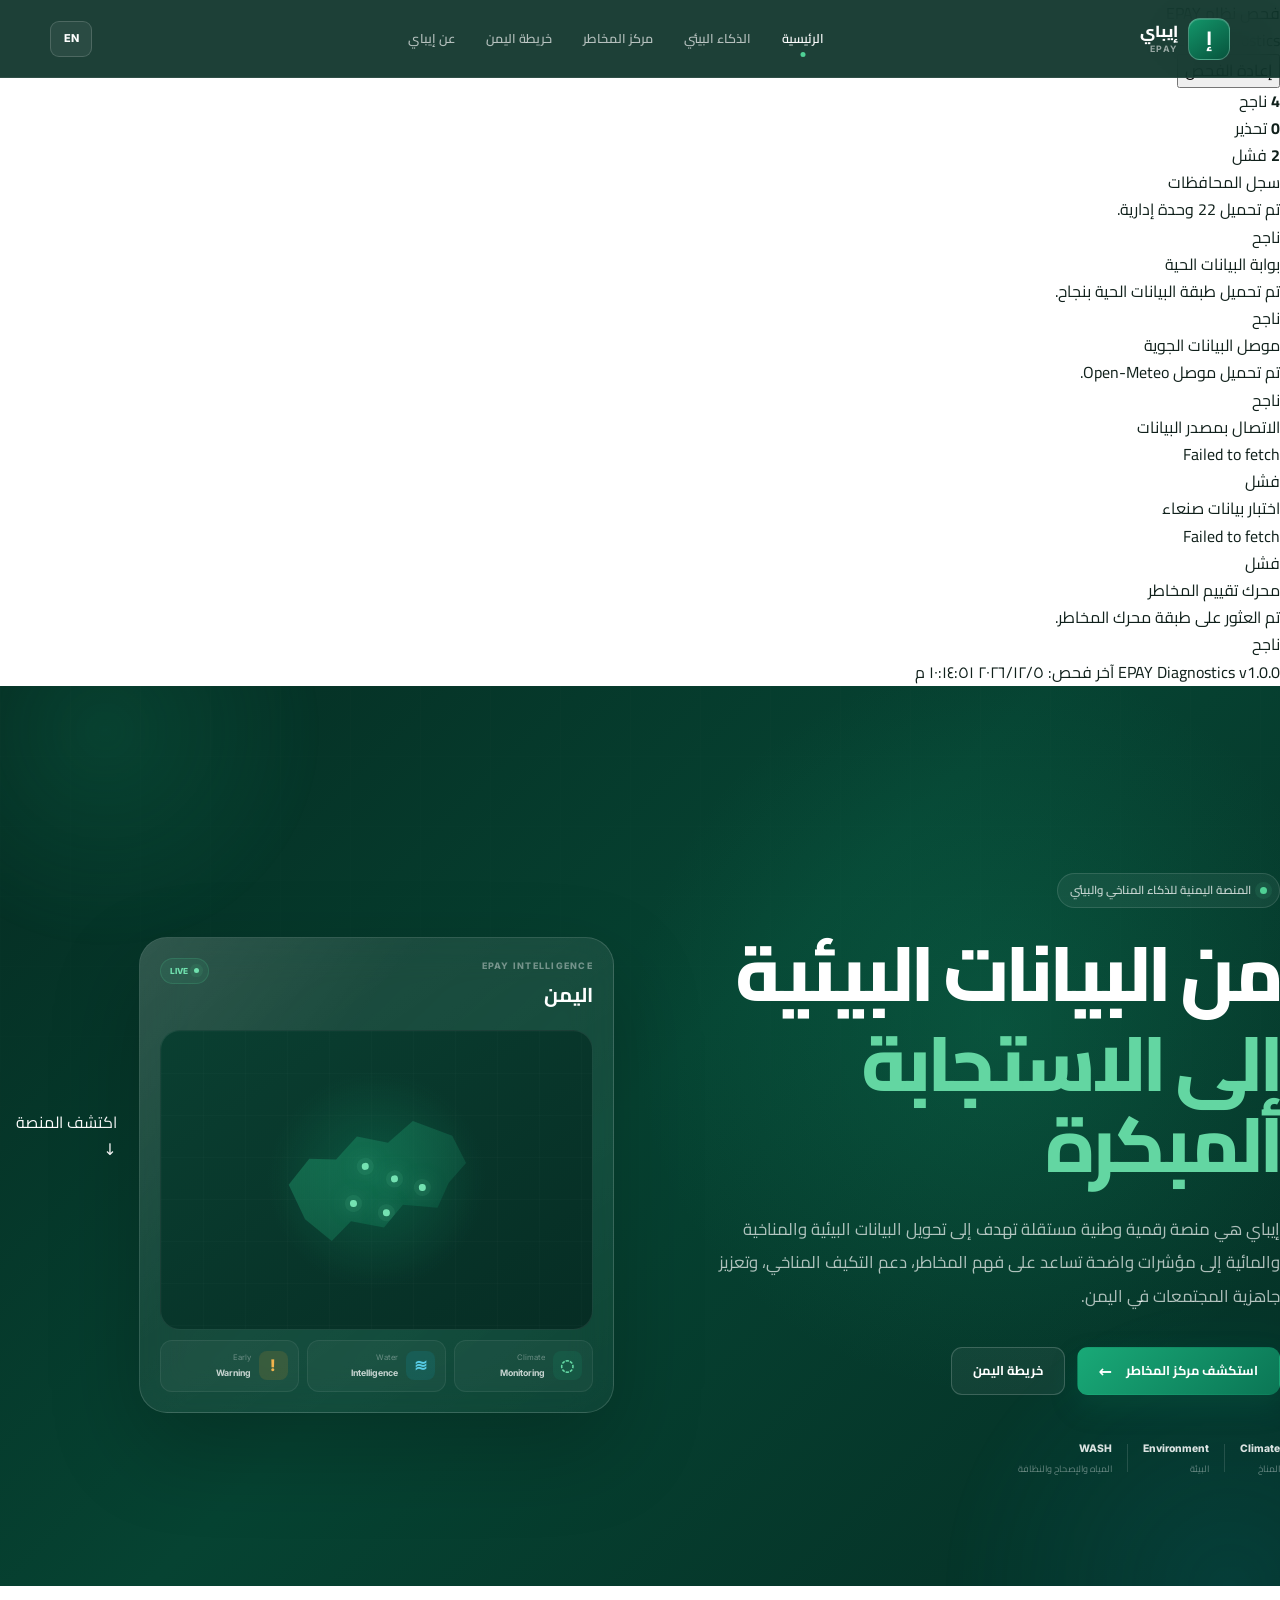
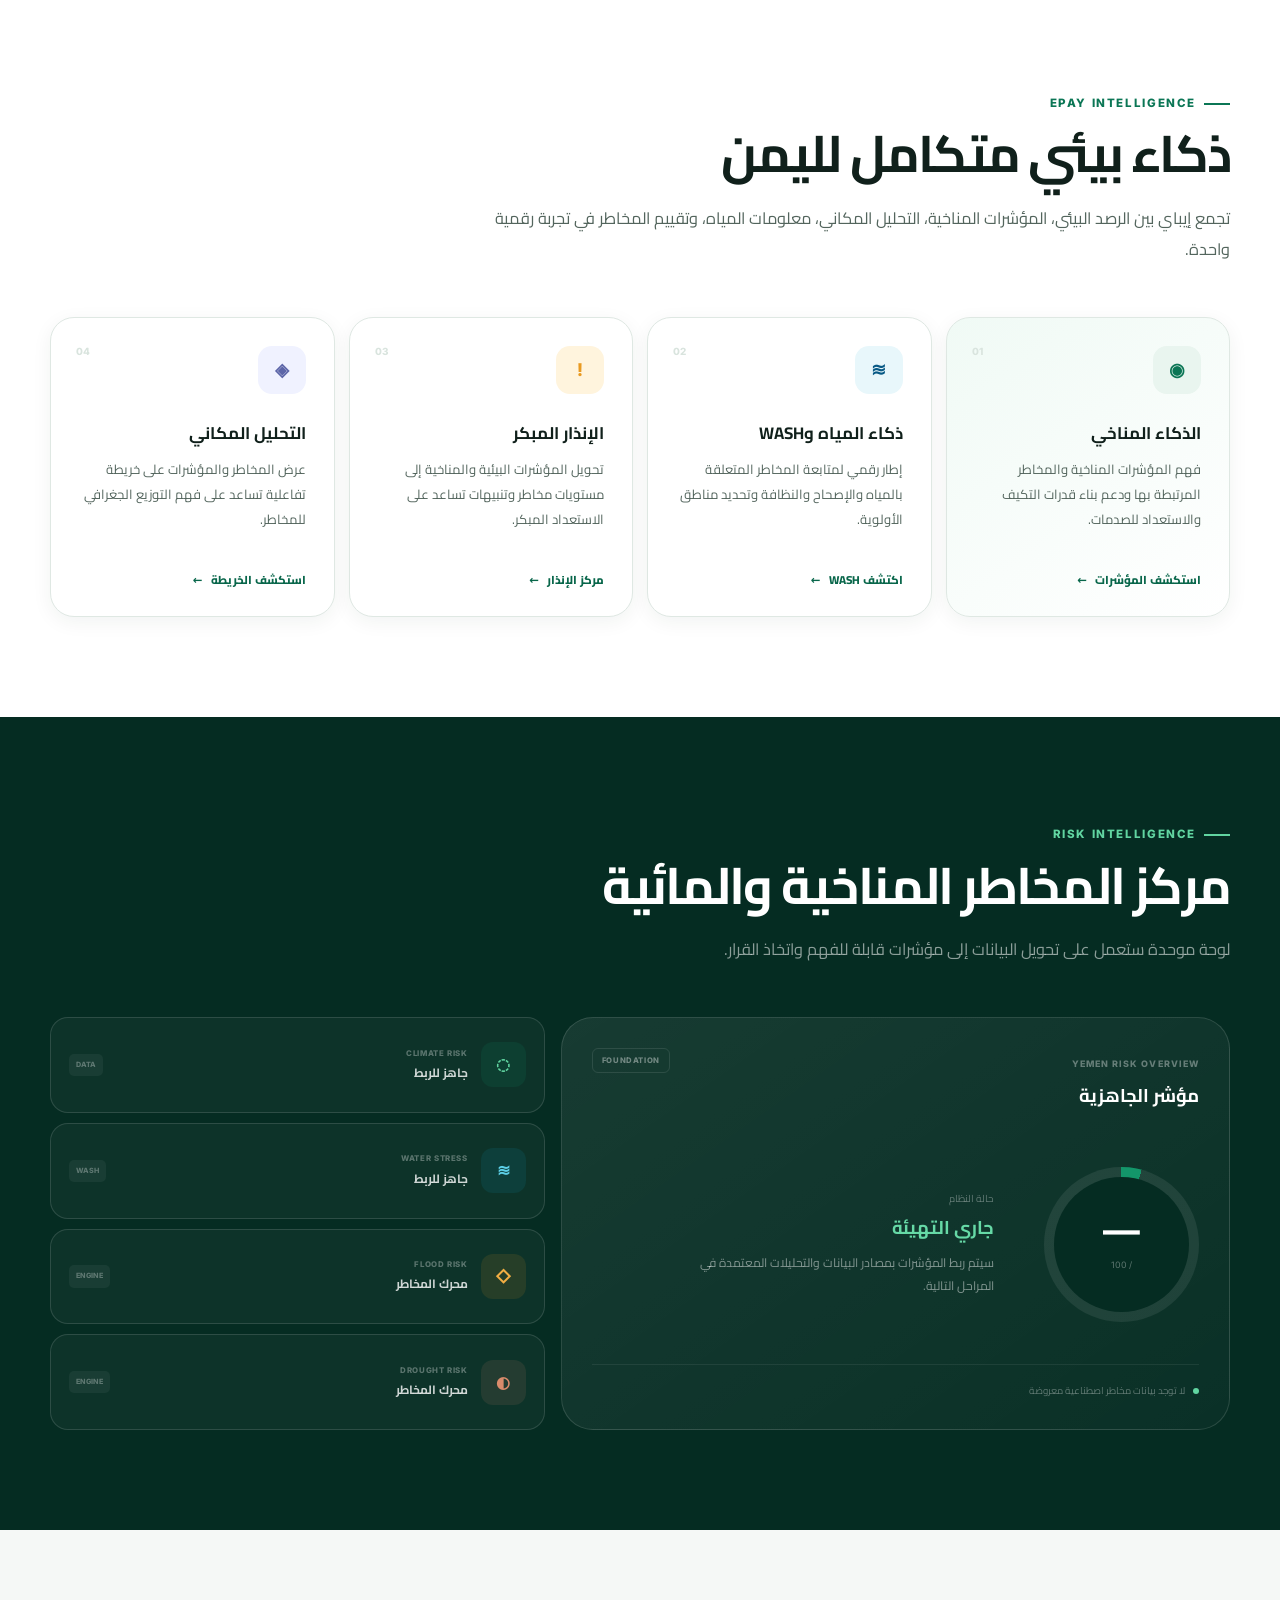
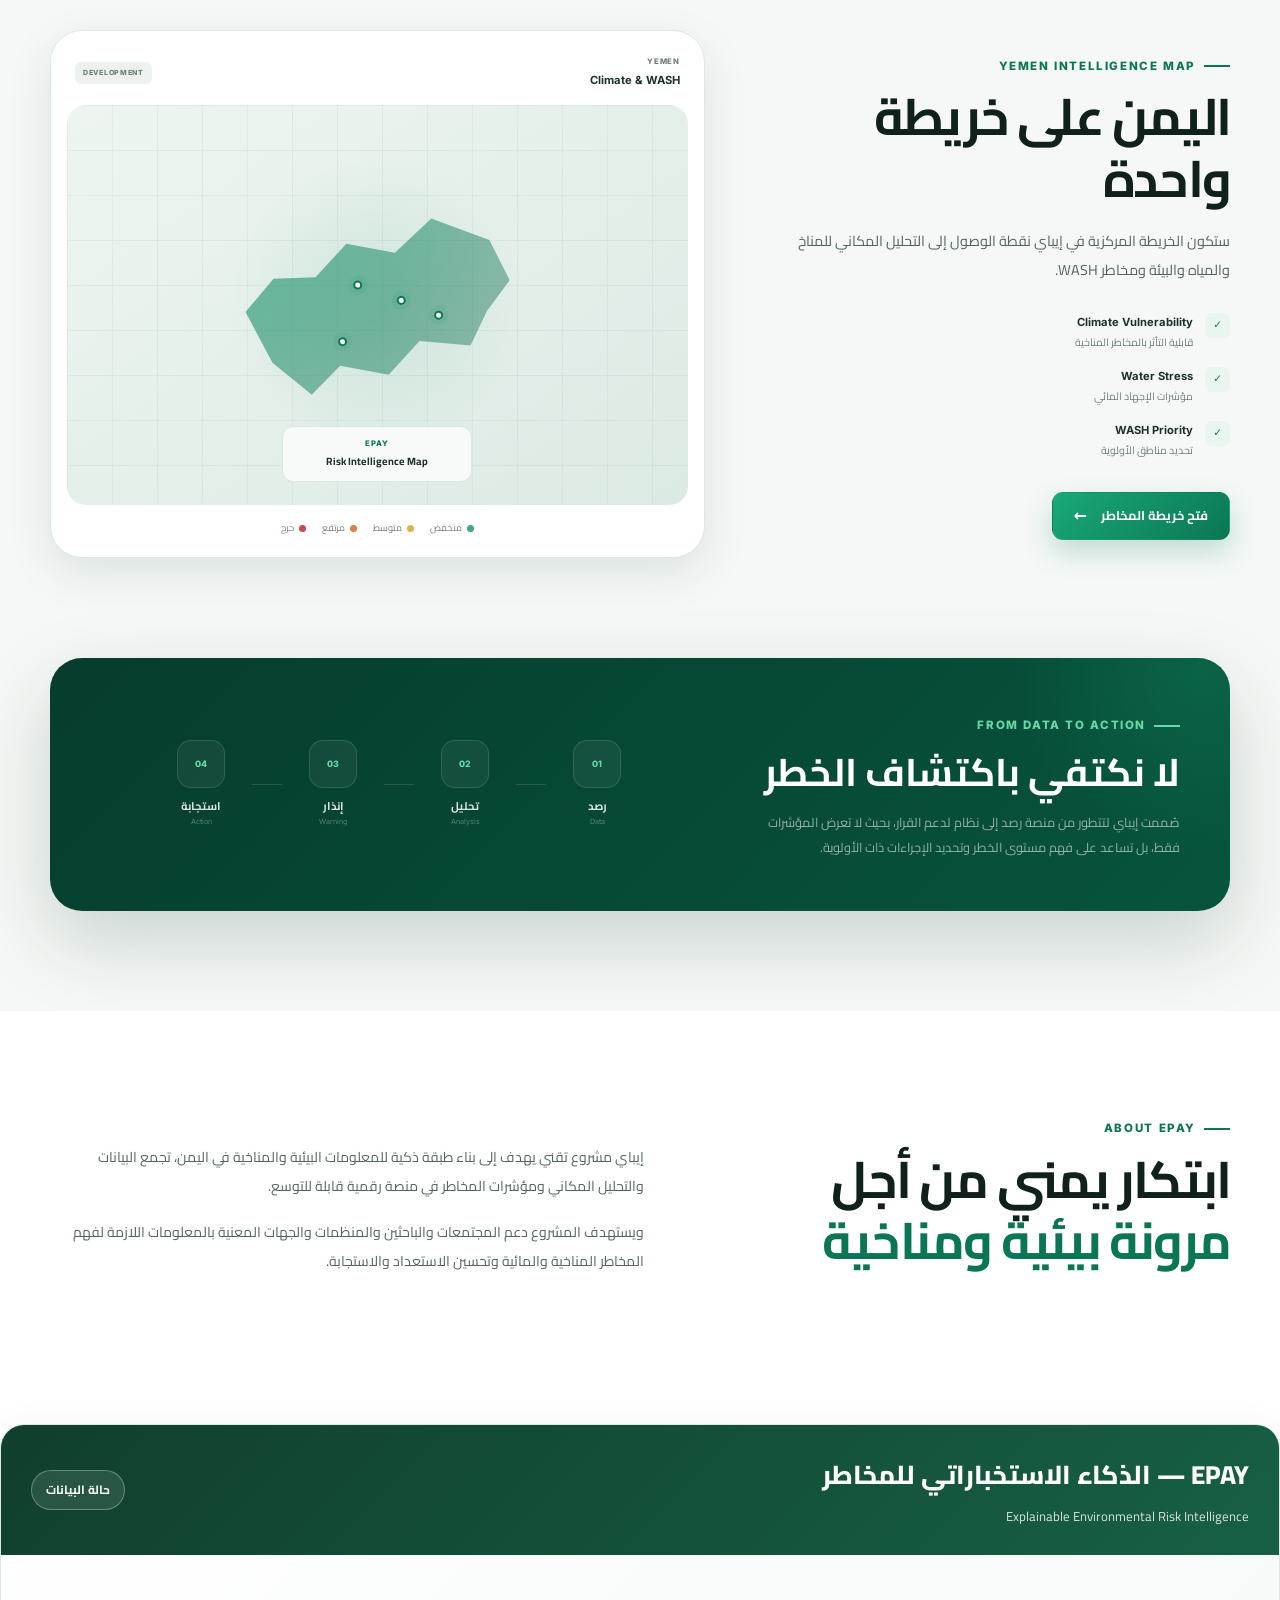
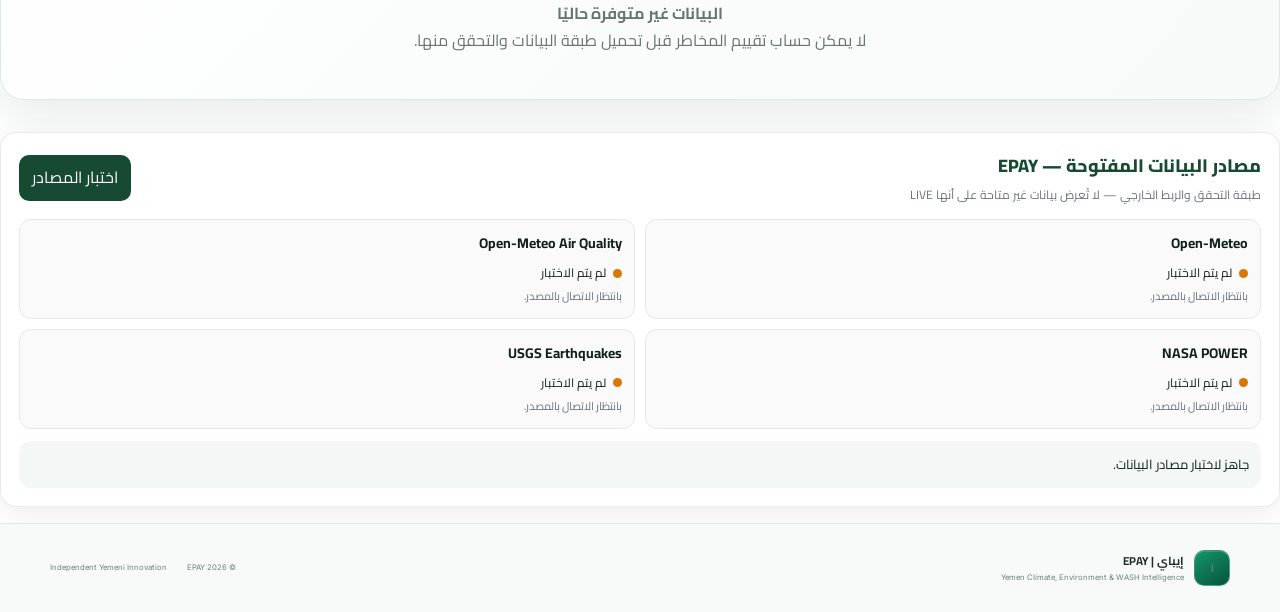
==== commit 8f4e168a: "Update index.html" ====
--- a/index.html
+++ b/index.html
@@ -1085,6 +1085,7 @@
     <script src="js/risk-intelligence-ui.js"></script>
 <script src="js/system-diagnostics.js"></script>
     <script src="js/open-data-adapters.js"></script>
+    <script src="js/epay-data-status-panel.js"></script>
 <script src="js/app.js"></script>    
     
     
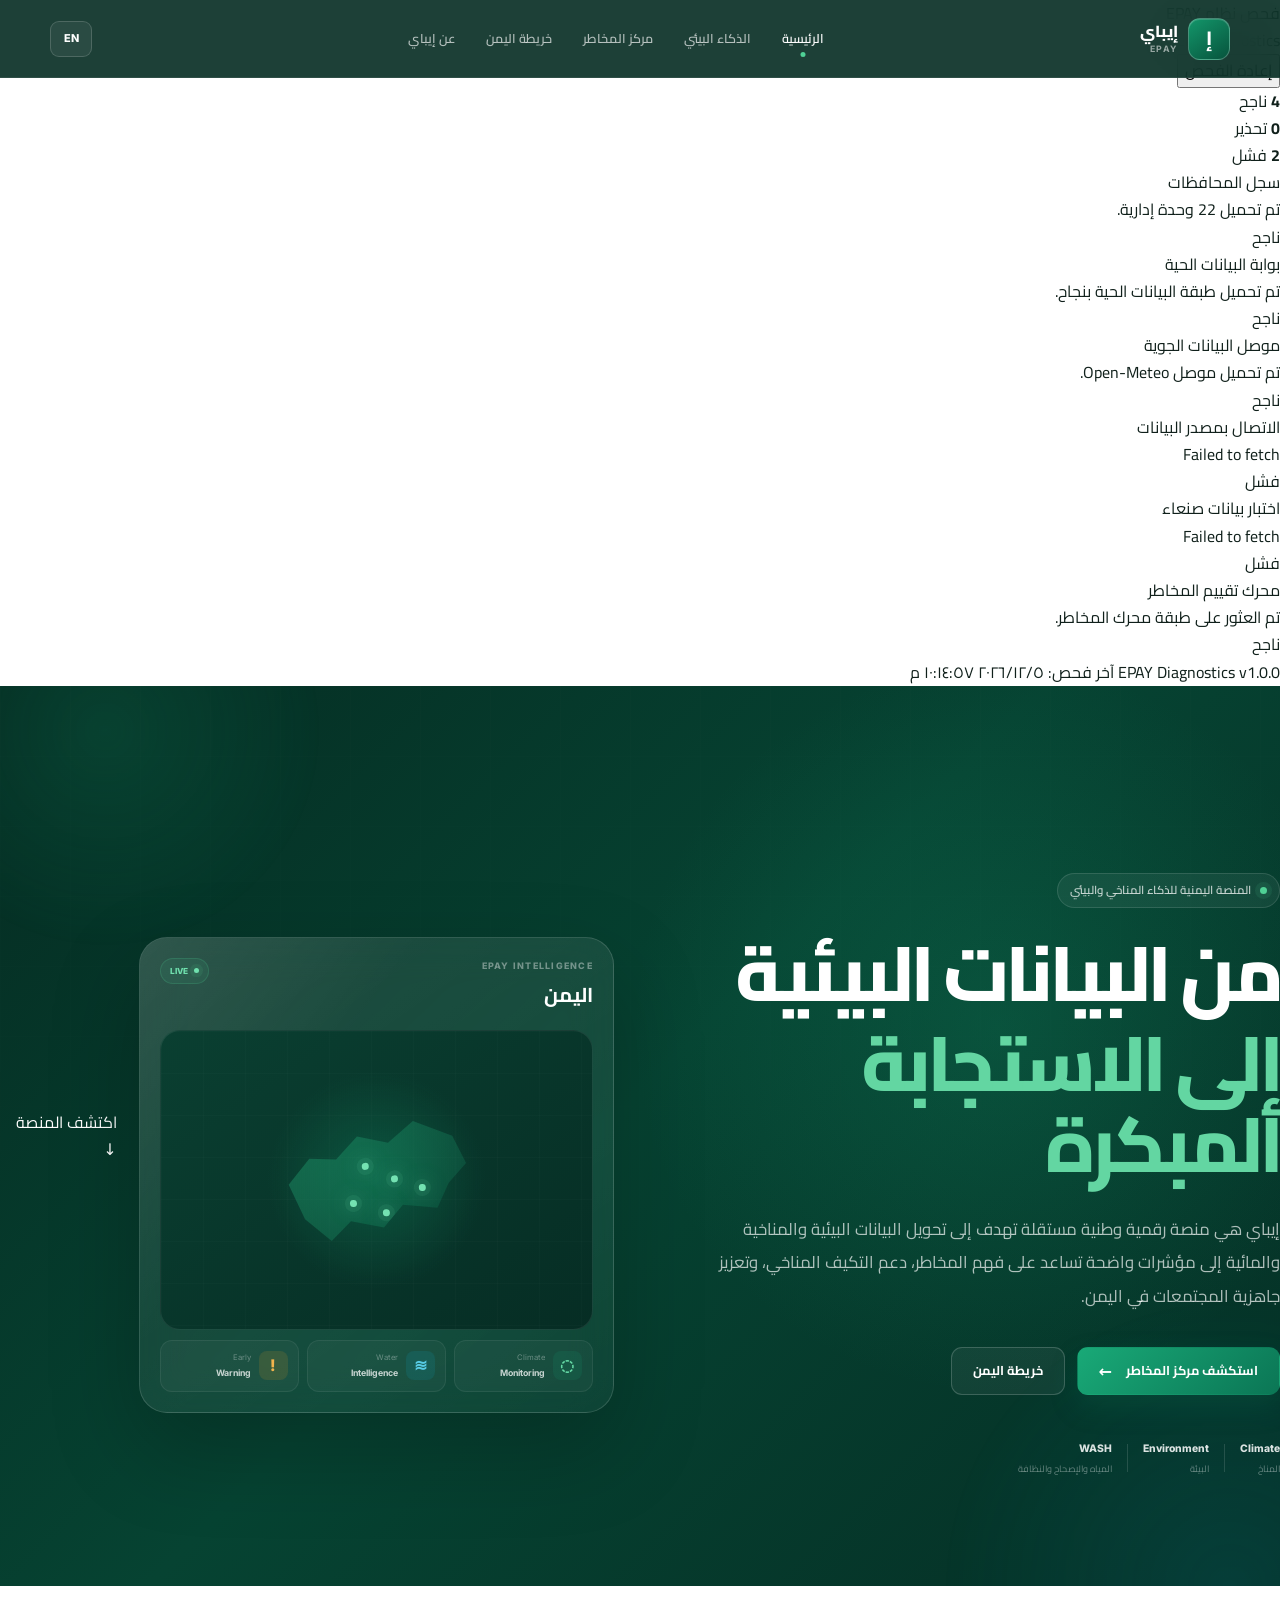
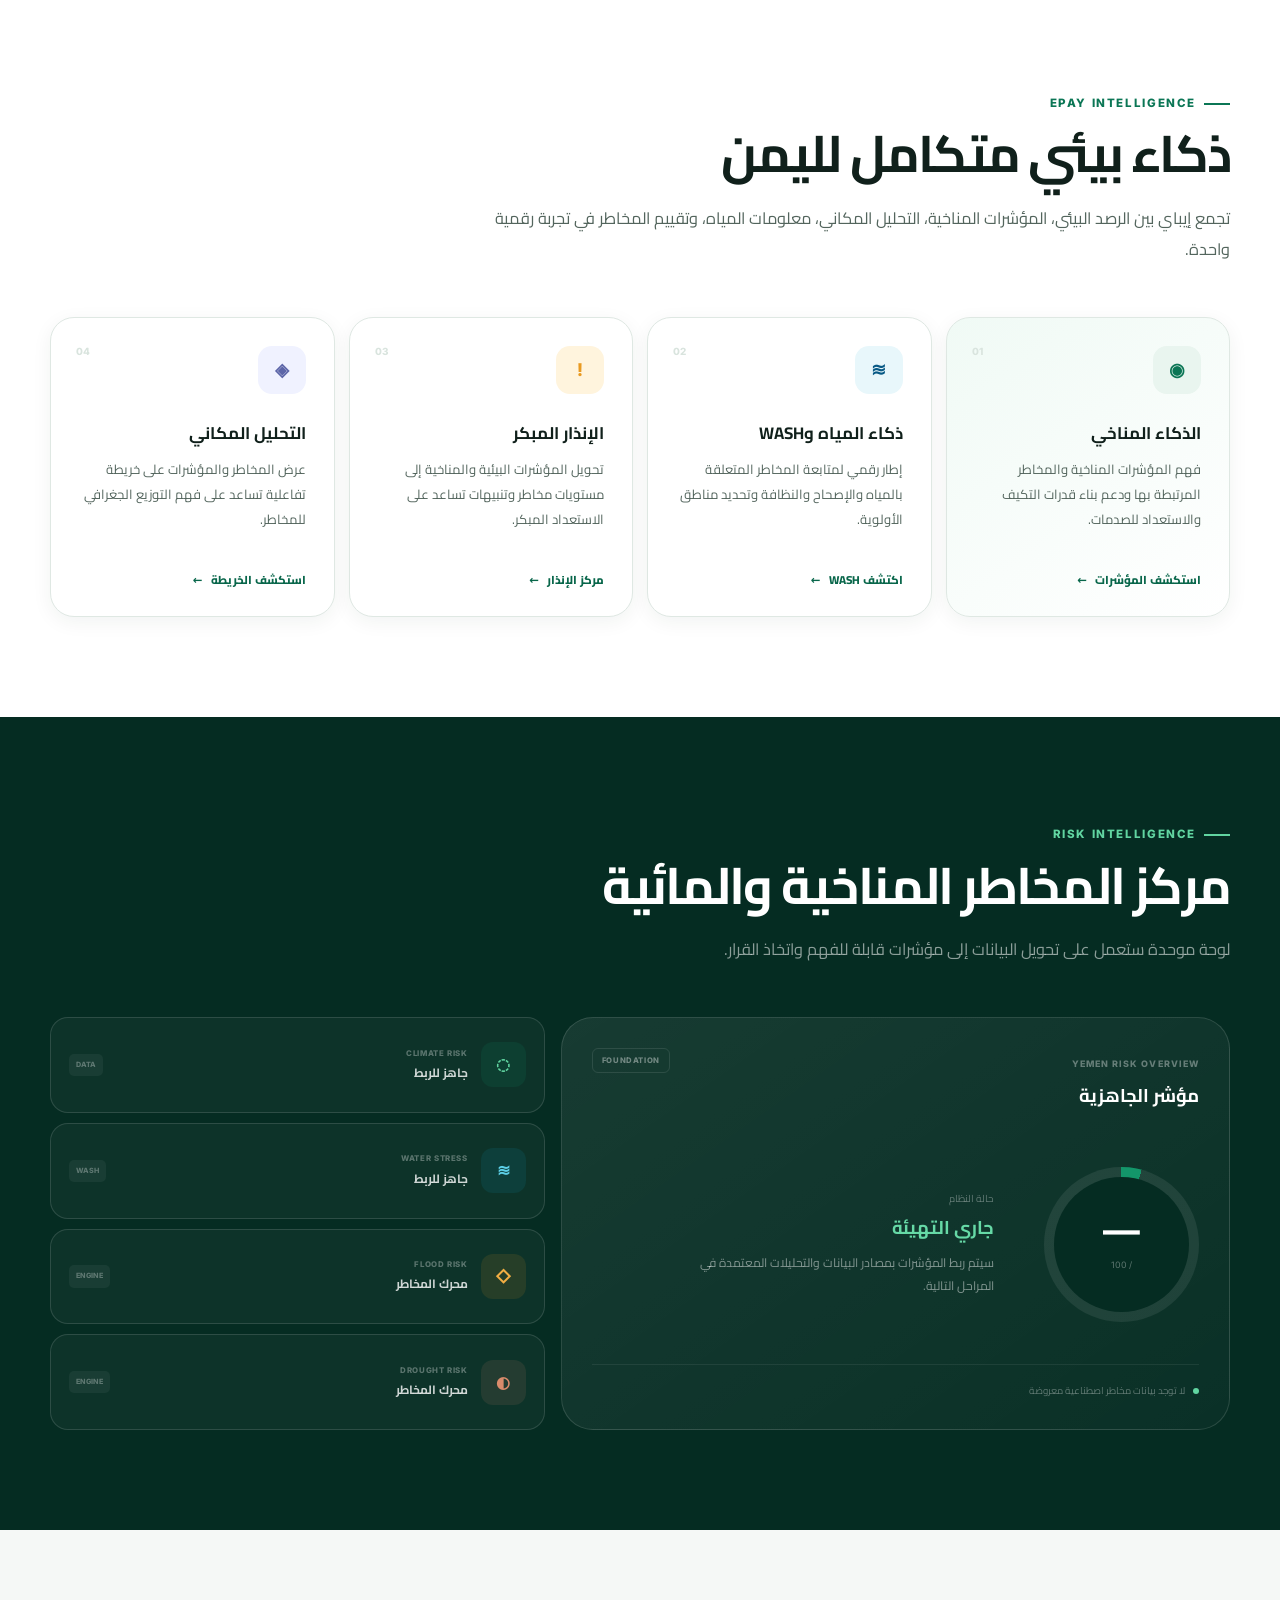
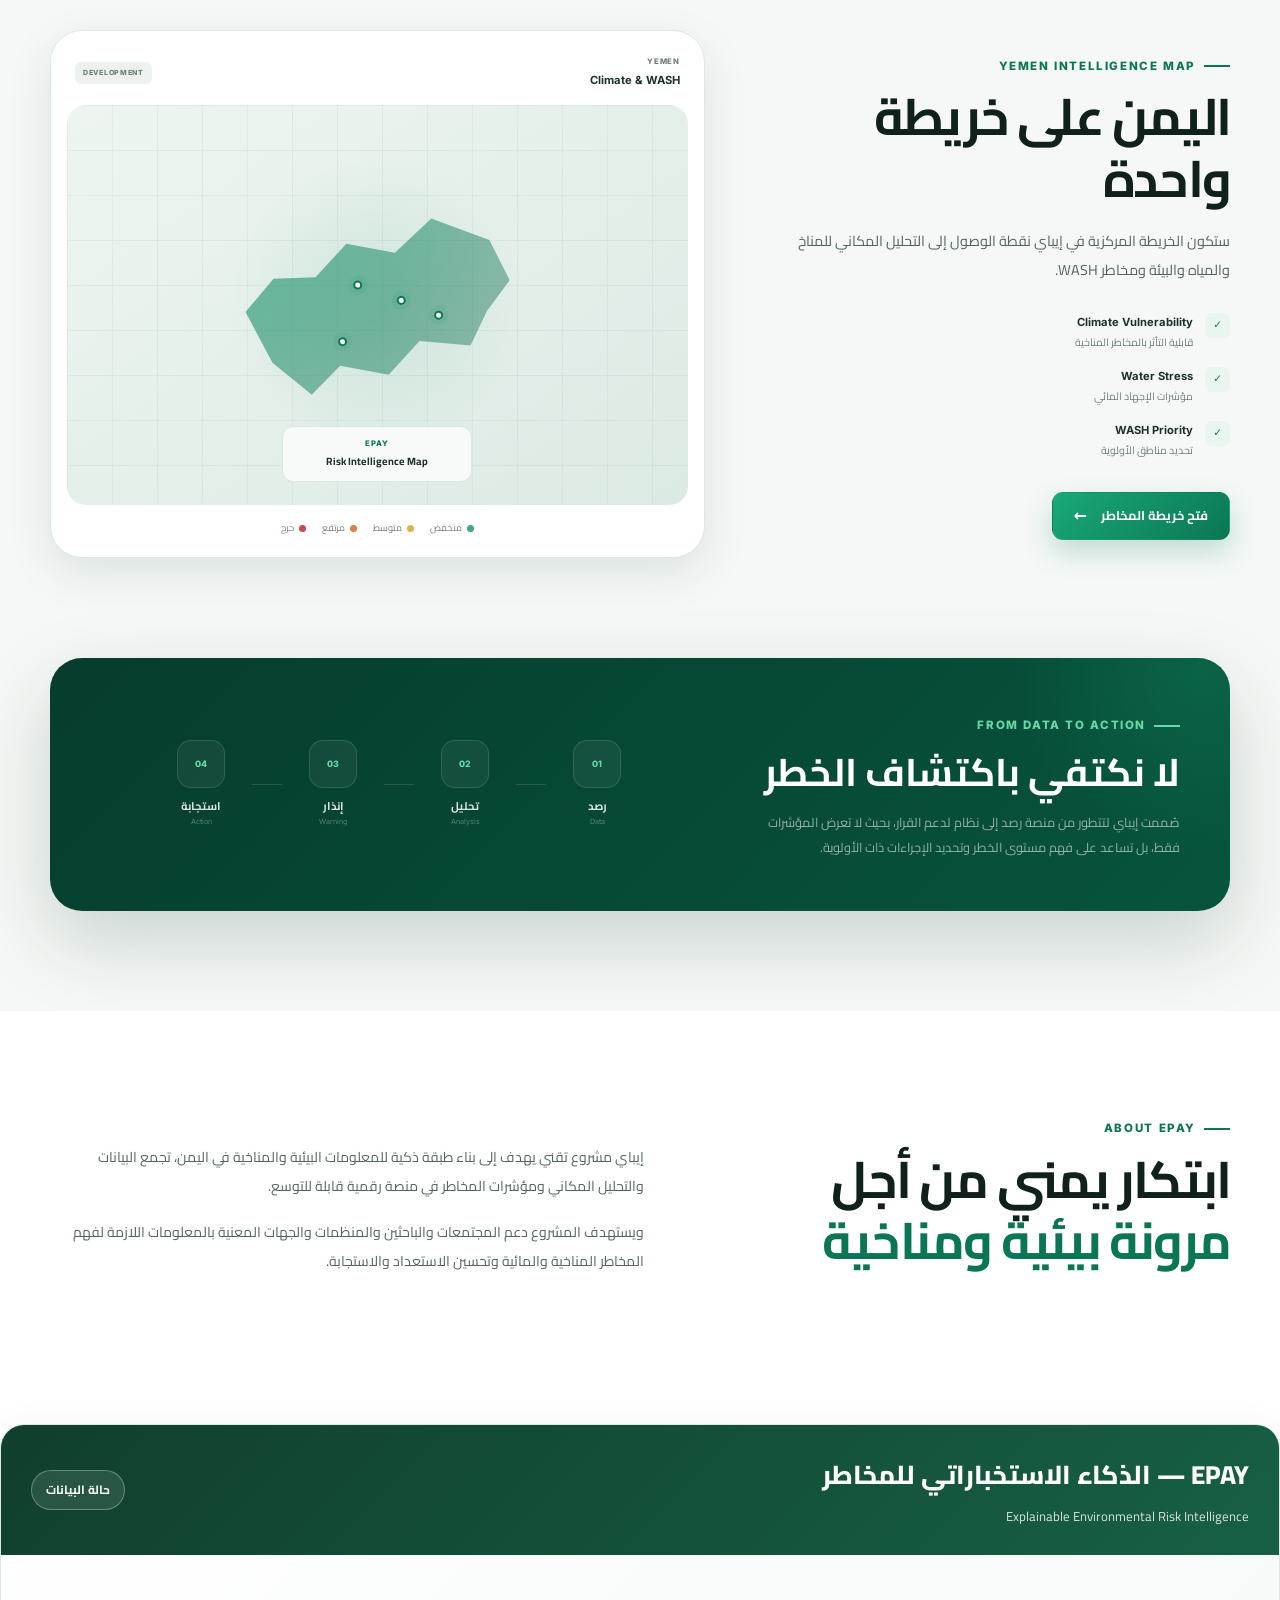
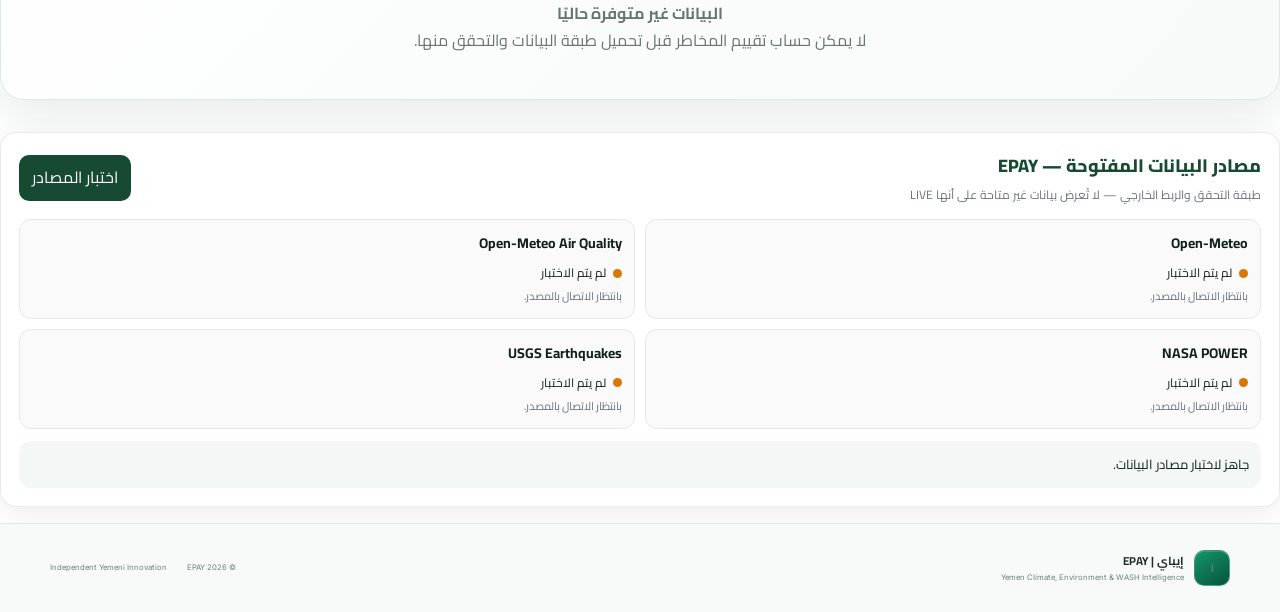
==== commit 2799d8f2: "Update index.html" ====
--- a/index.html
+++ b/index.html
@@ -1085,6 +1085,7 @@
     <script src="js/risk-intelligence-ui.js"></script>
 <script src="js/system-diagnostics.js"></script>
     <script src="js/open-data-adapters.js"></script>
+    <script src="js/epay-unified-data-bridge.js"></script>
     <script src="js/epay-data-status-panel.js"></script>
 <script src="js/app.js"></script>    
     
